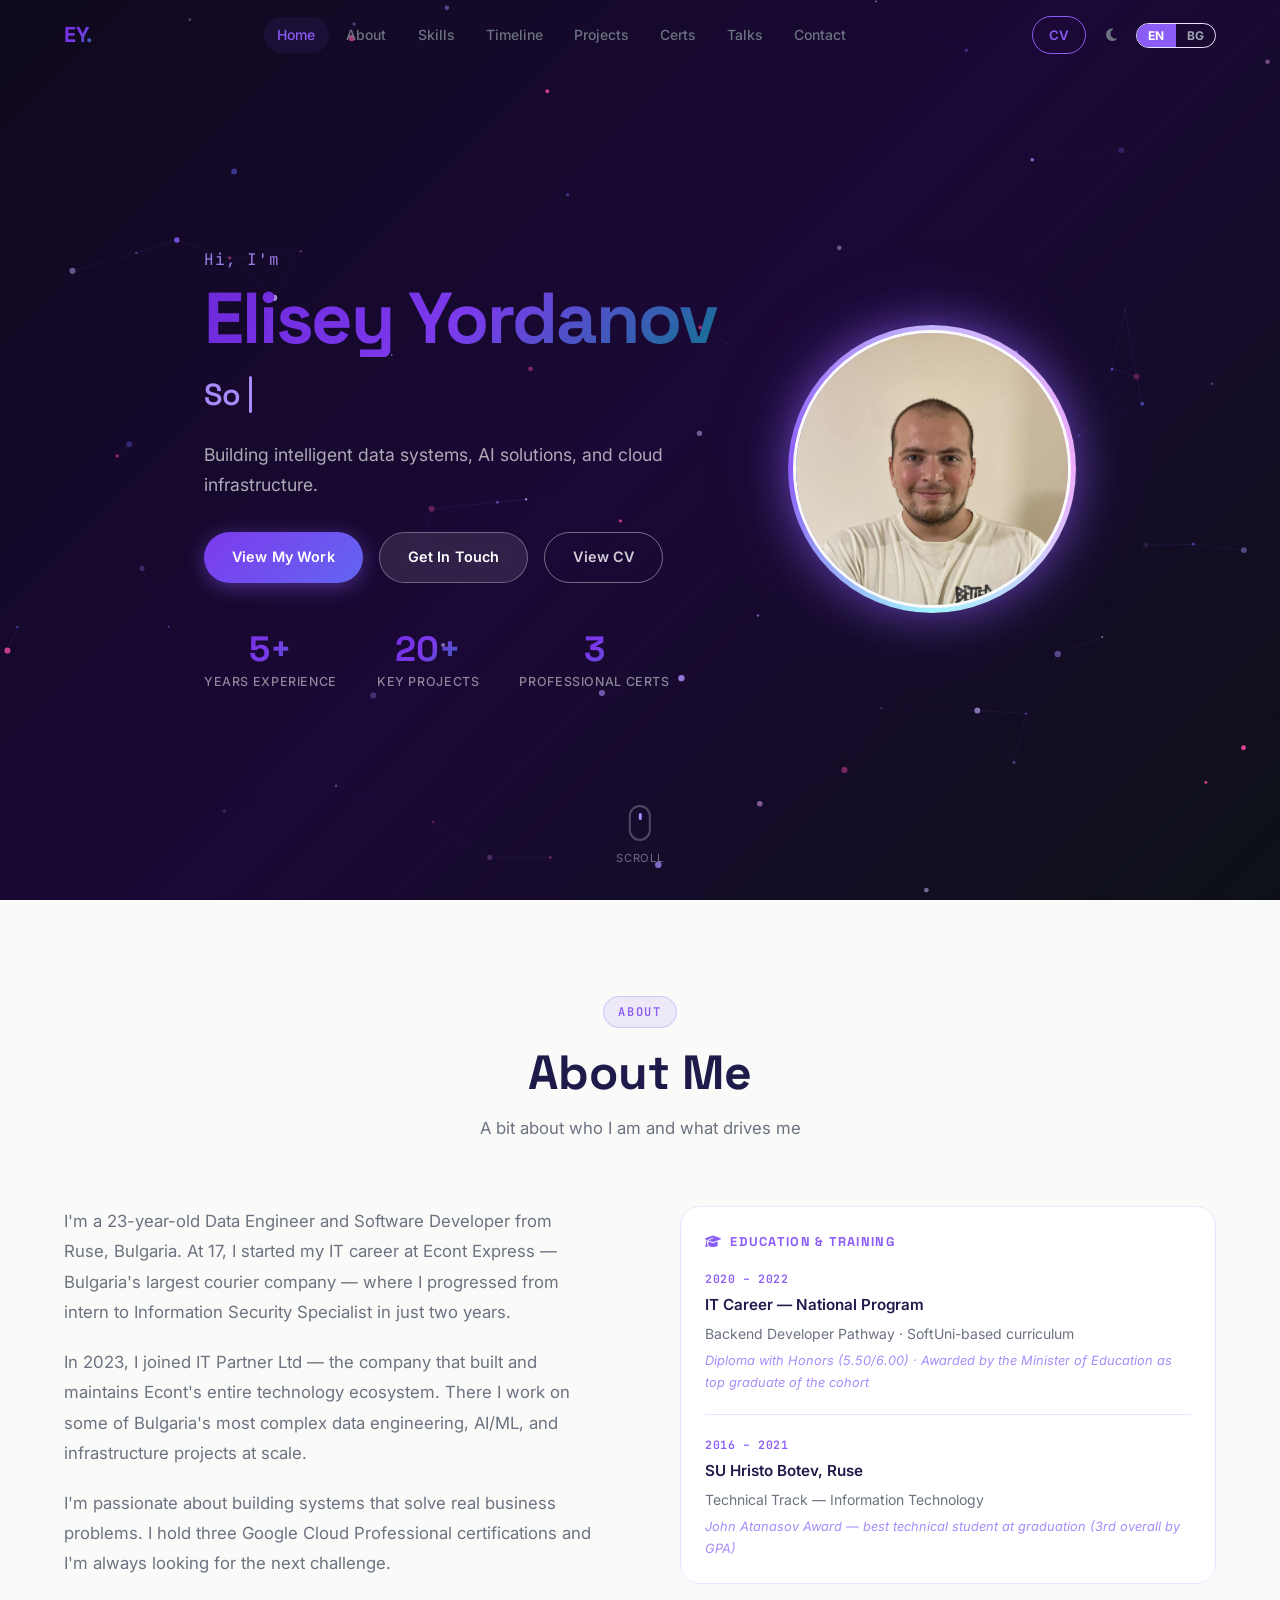
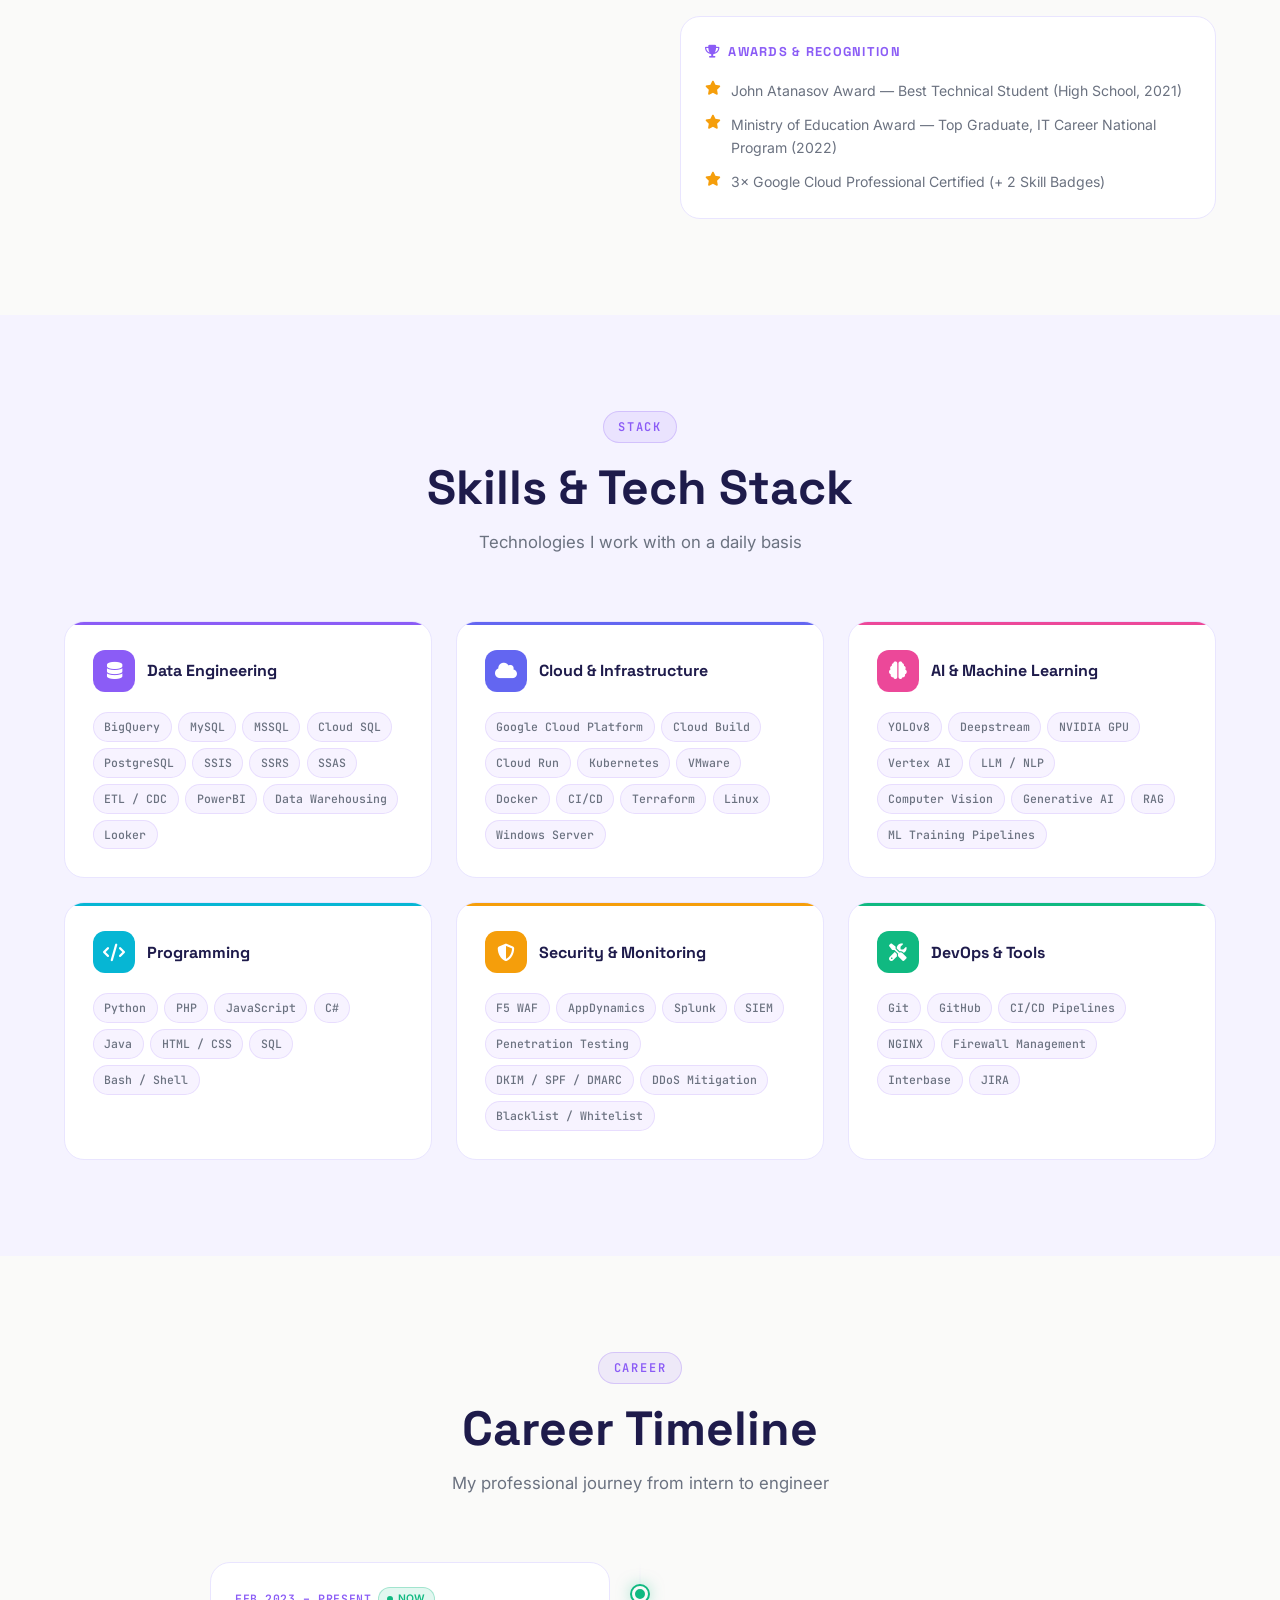
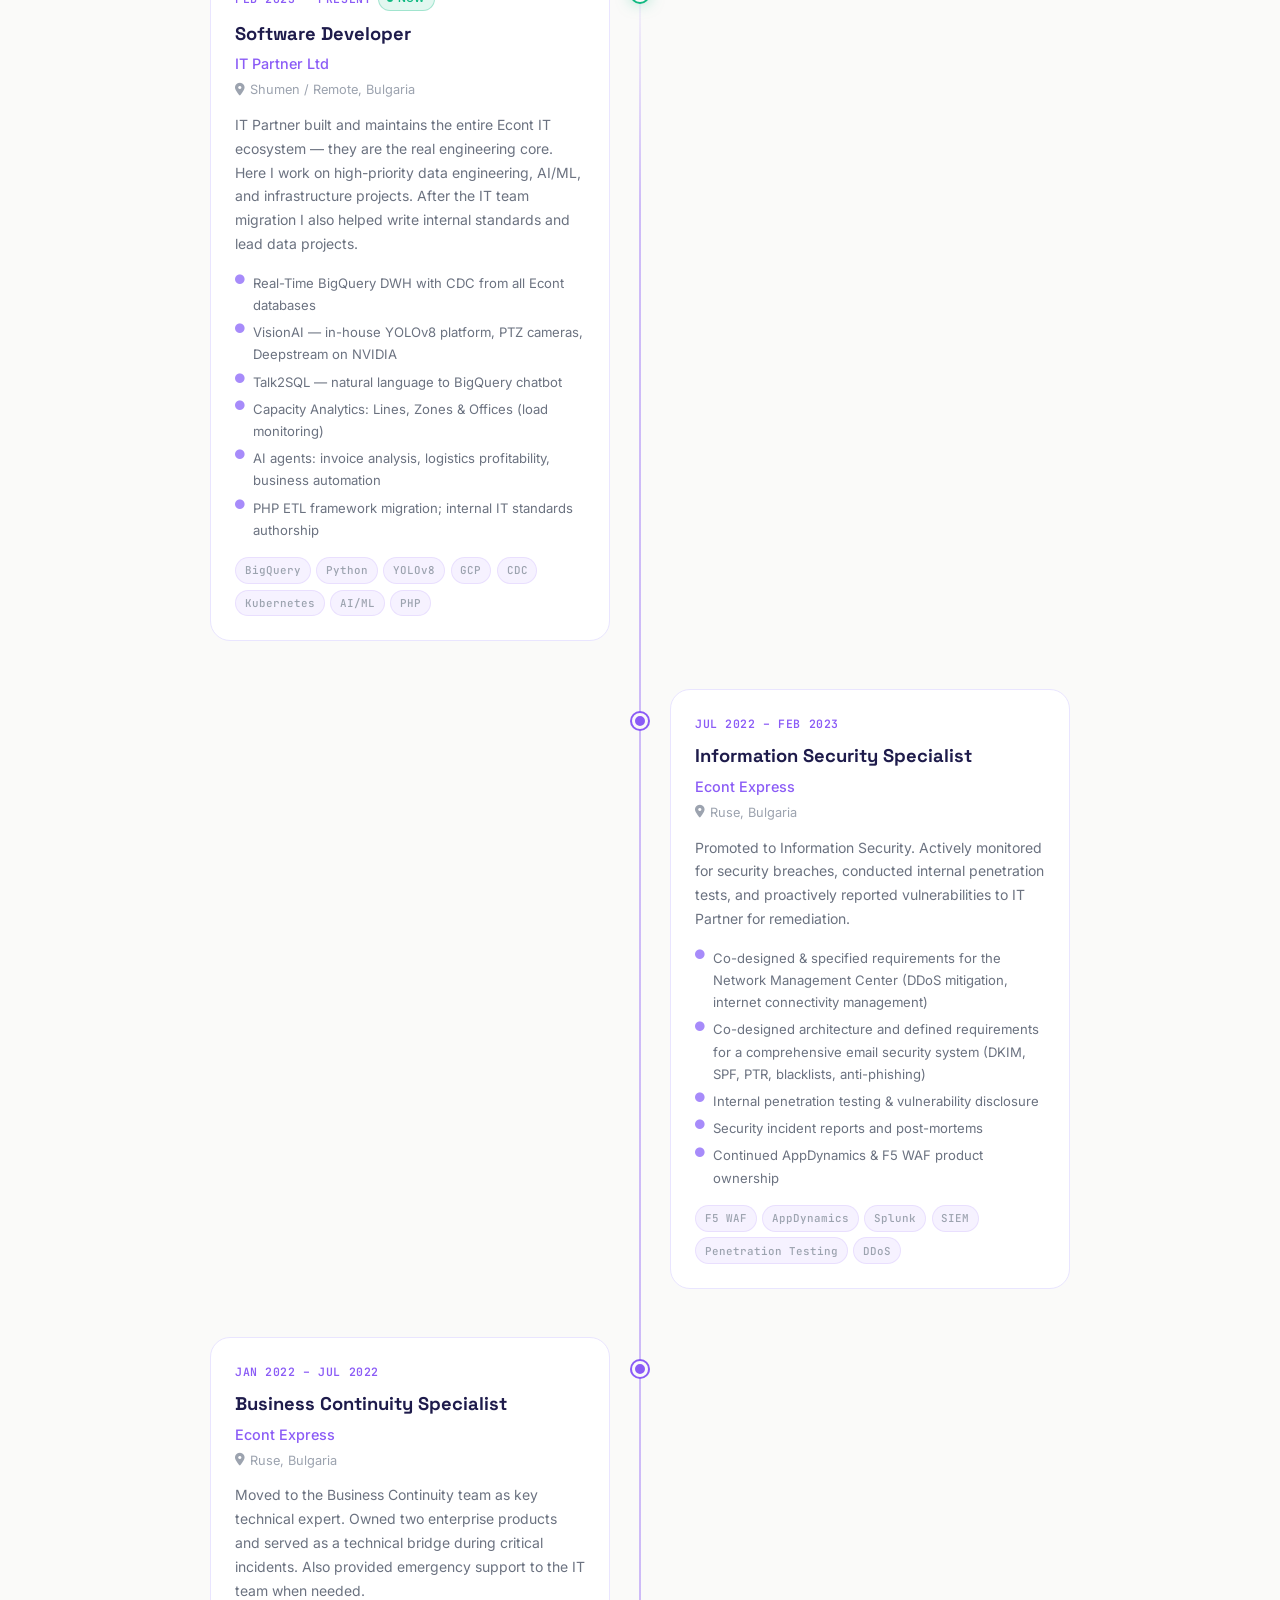
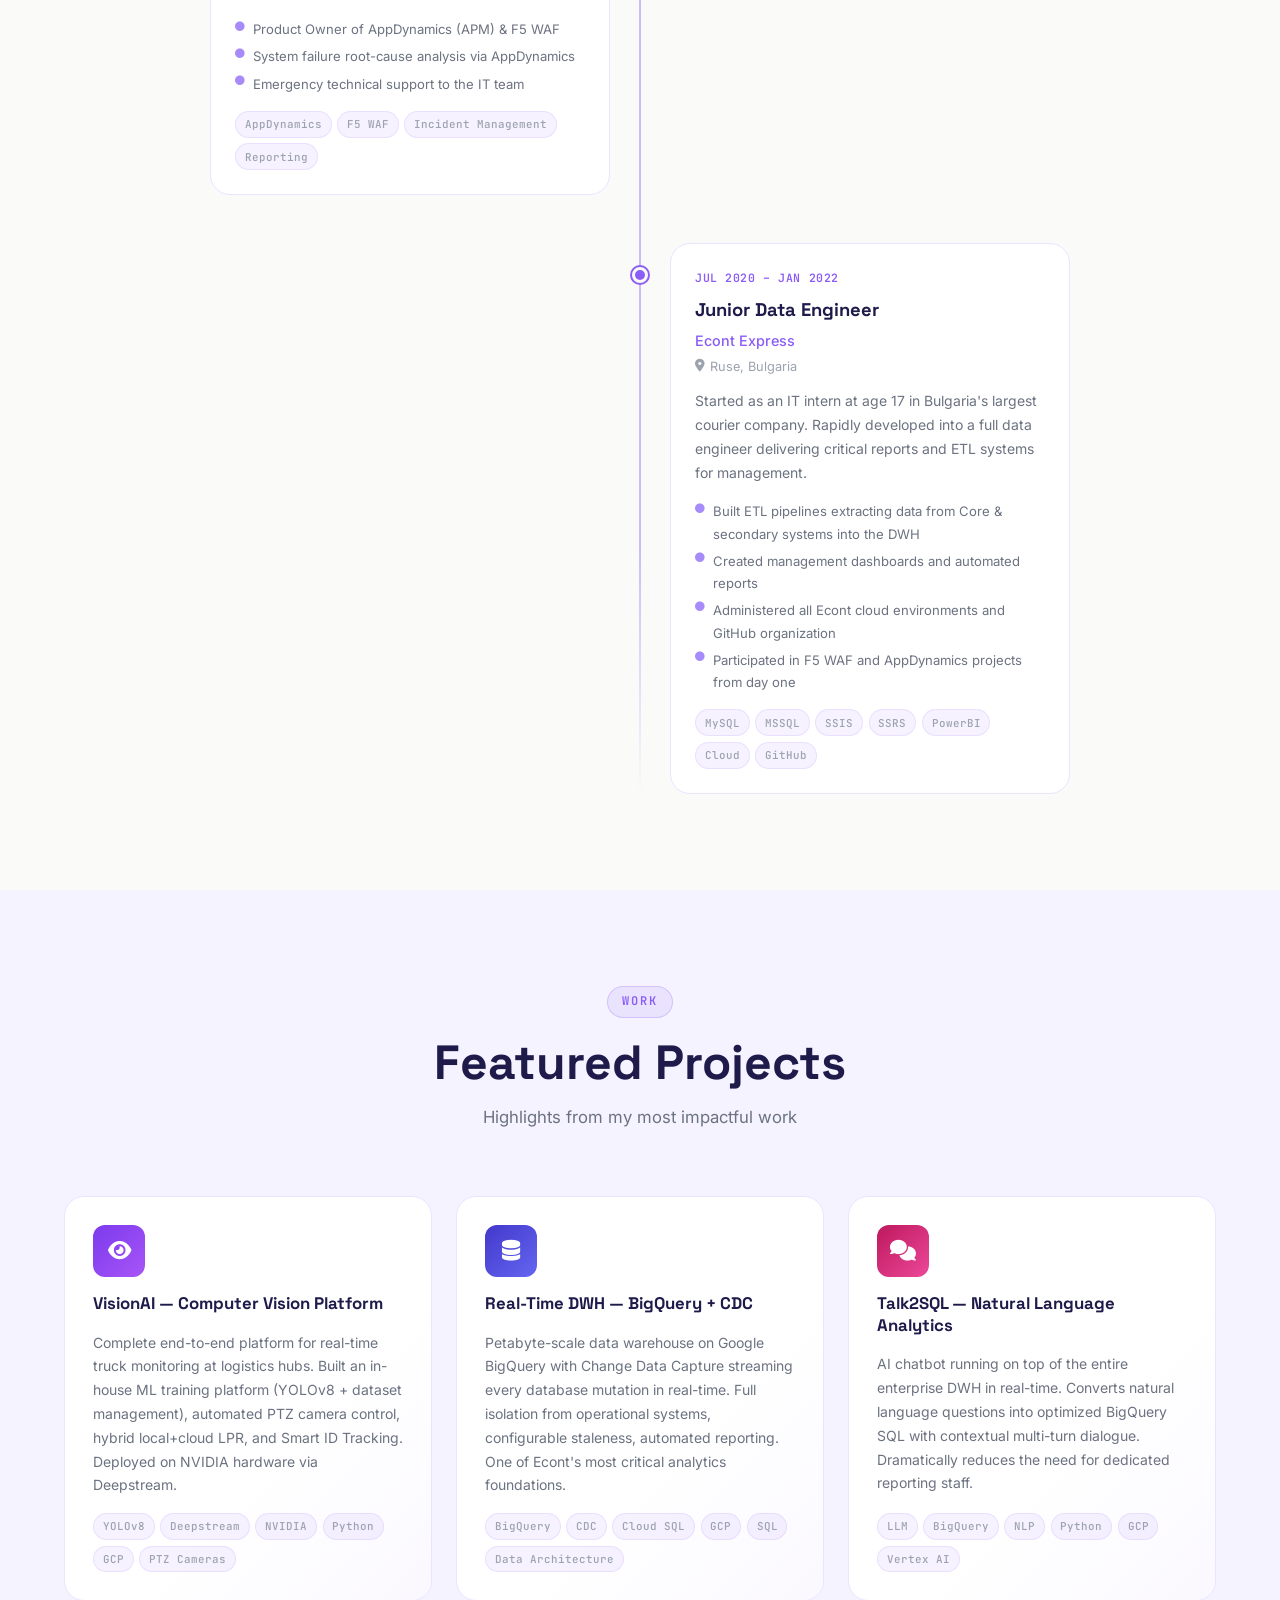
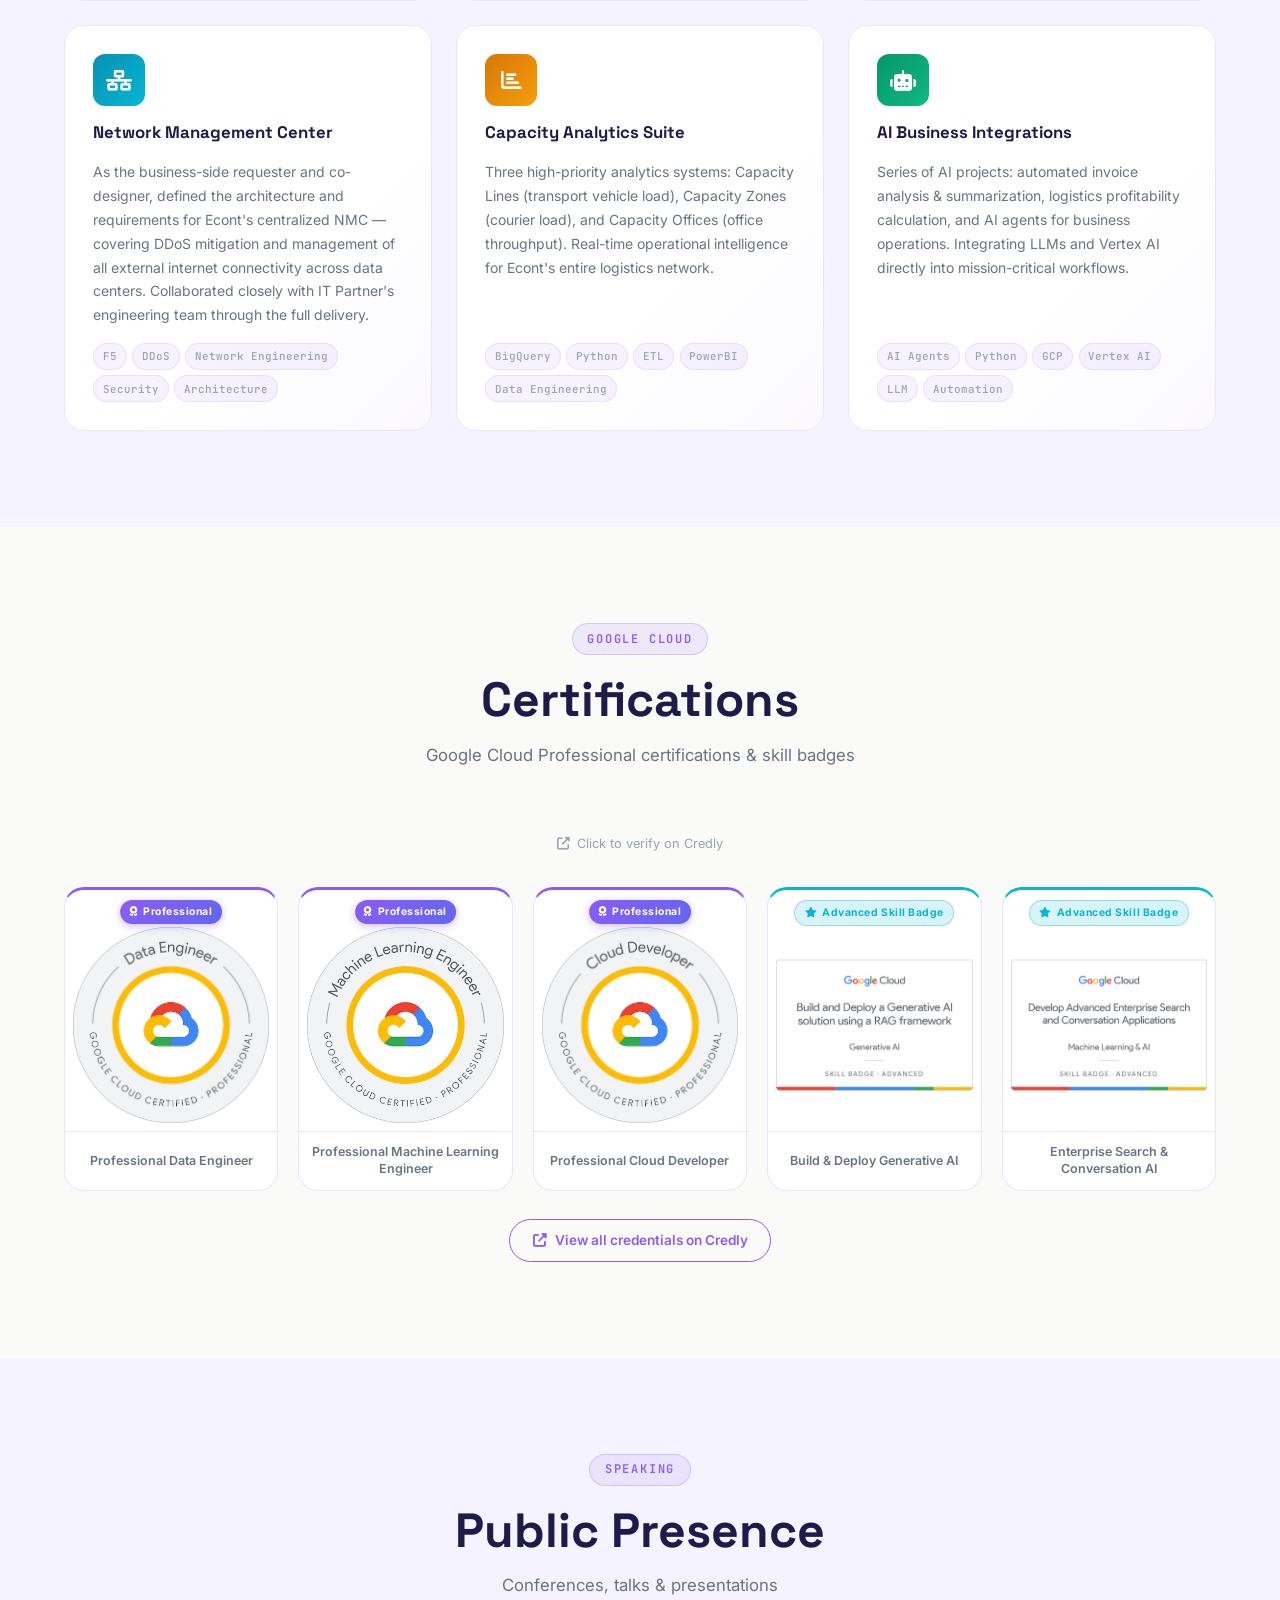
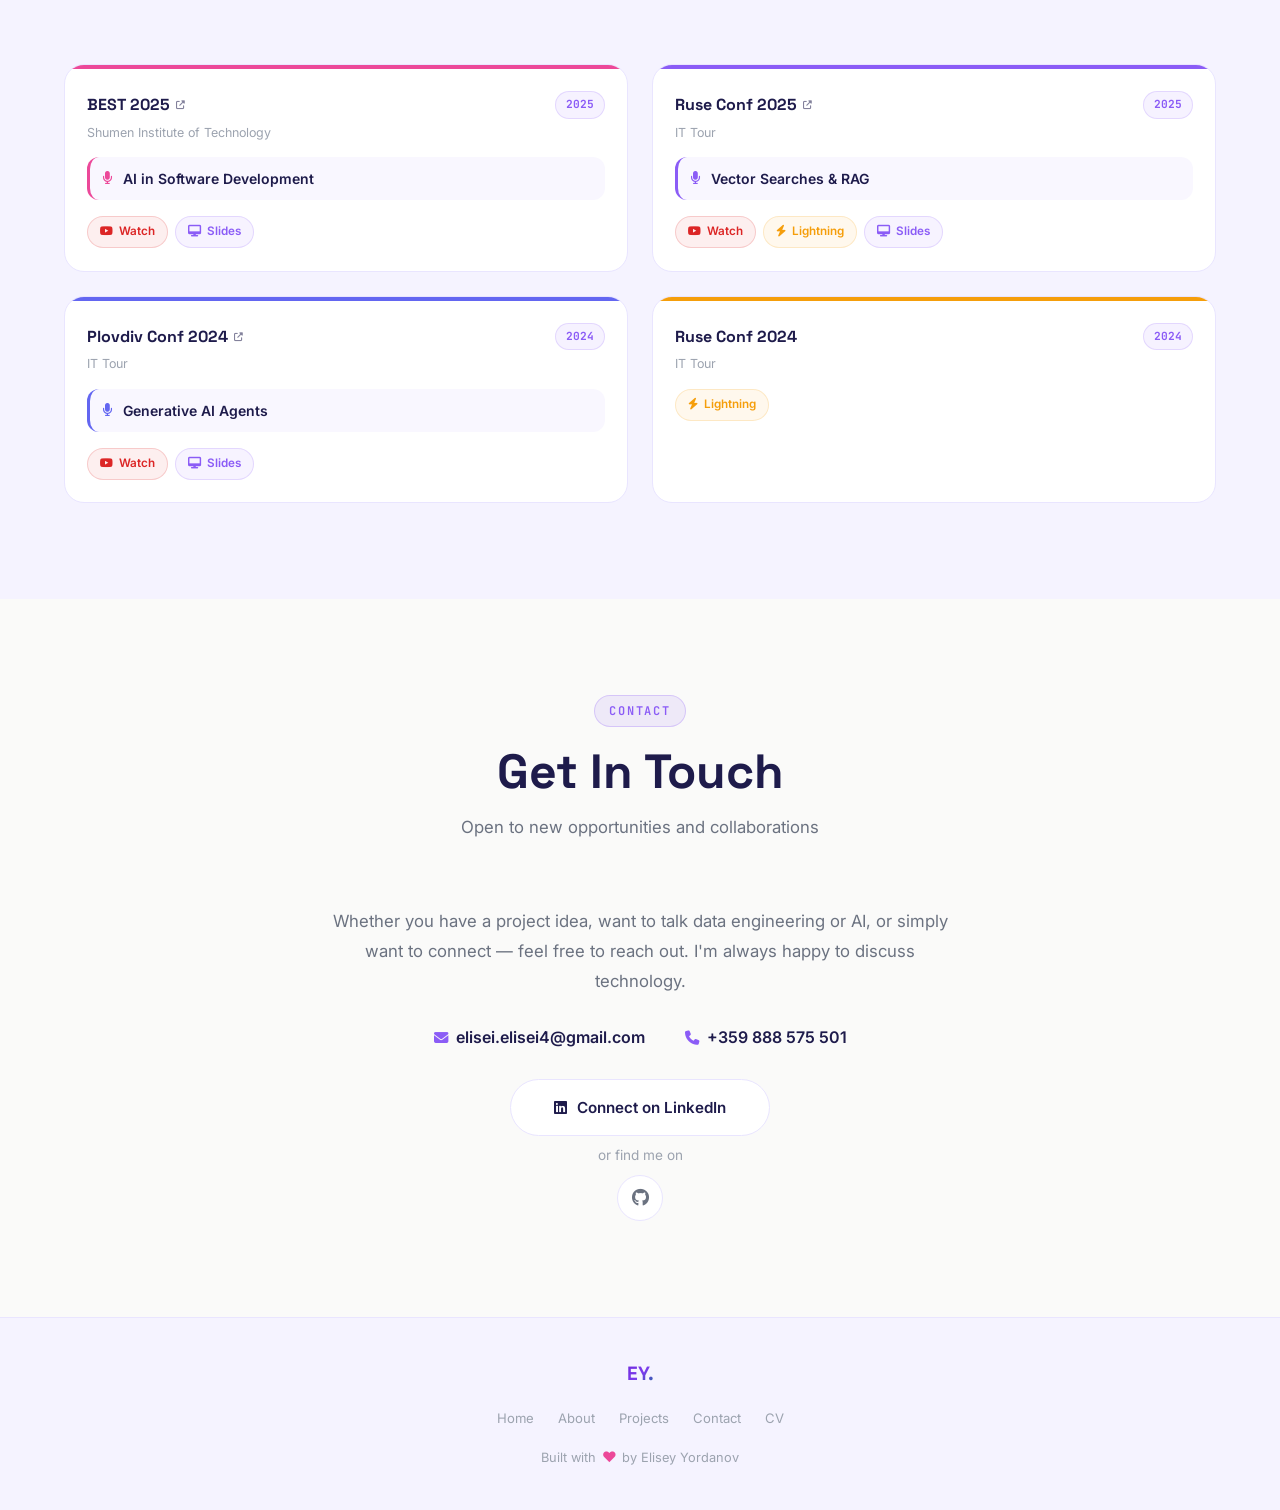
==== index.html @ 718bbacf "Version 1" ====
<!DOCTYPE html>
<html lang="en" data-theme="dark">
<head>
    <meta charset="UTF-8">
    <meta name="viewport" content="width=device-width, initial-scale=1.0">
    <meta name="description" content="Elisey Yordanov — Data Engineer & Software Developer from Bulgaria. Expert in BigQuery, GCP, AI/ML, and cloud infrastructure.">
    <meta name="keywords" content="Elisey Yordanov, Data Engineer, Software Developer, Google Cloud, BigQuery, AI, Machine Learning, Bulgaria">
    <meta name="author" content="Elisey Yordanov">
    <meta property="og:type"        content="website">
    <meta property="og:title"       content="Elisey Yordanov — Data Engineer & Software Developer">
    <meta property="og:description" content="Personal portfolio of Elisey Yordanov — Data Engineer, Software Developer, and Google Cloud Professional certified.">
    <meta property="og:image"       content="images/me.png">
    <meta name="twitter:card"       content="summary_large_image">
    <title>Elisey Yordanov — Data Engineer & Developer</title>
    <link rel="icon" href="images/favicon.svg" type="image/svg+xml">
    <link rel="icon" href="images/ico.png" type="image/png"><!-- fallback -->

    <!-- Google Fonts -->
    <link rel="preconnect" href="https://fonts.googleapis.com">
    <link rel="preconnect" href="https://fonts.gstatic.com" crossorigin>
    <link href="https://fonts.googleapis.com/css2?family=Space+Grotesk:wght@400;500;600;700;800&family=Inter:wght@300;400;500;600;700&family=JetBrains+Mono:wght@400;500;600&display=swap" rel="stylesheet">

    <!-- Font Awesome -->
    <link rel="stylesheet" href="https://cdnjs.cloudflare.com/ajax/libs/font-awesome/6.5.0/css/all.min.css">

    <!-- AOS (Animate on Scroll) -->
    <link rel="stylesheet" href="https://cdnjs.cloudflare.com/ajax/libs/aos/2.3.4/aos.css">

    <!-- Main Stylesheet -->
    <link rel="stylesheet" href="styles.css">
</head>
<body>

<!-- ══════════════════════════════════════
     NAVIGATION
══════════════════════════════════════ -->
<nav class="navbar" id="navbar">
    <div class="container">
        <div class="nav-wrapper">

            <!-- Logo -->
            <a href="#home" class="nav-logo">EY.</a>

            <!-- Desktop Links -->
            <nav class="nav-center">
                <a href="#home"          class="nav-link" data-i18n="nav.home">Home</a>
                <a href="#about"         class="nav-link" data-i18n="nav.about">About</a>
                <a href="#skills"        class="nav-link" data-i18n="nav.skills">Skills</a>
                <a href="#timeline"      class="nav-link" data-i18n="nav.timeline">Timeline</a>
                <a href="#projects"      class="nav-link" data-i18n="nav.projects">Projects</a>
                <a href="#certifications" class="nav-link" data-i18n="nav.certs">Certs</a>
                <a href="#presence"      class="nav-link" data-i18n="nav.talks">Talks</a>
                <a href="#contact"       class="nav-link" data-i18n="nav.contact">Contact</a>
            </nav>

            <!-- Right Controls -->
            <div class="nav-right">
                <a href="cv-onepage.html" class="nav-cv-btn" data-i18n="nav.cv">CV</a>
                <div class="nav-controls">
                    <!-- Theme Toggle -->
                    <button class="icon-btn" data-theme-toggle aria-label="Toggle theme">
                        <i class="fas fa-sun"></i>
                    </button>
                    <!-- Language Toggle -->
                    <div class="lang-btns">
                        <button class="lang-btn active" data-lang-btn="en">EN</button>
                        <button class="lang-btn"        data-lang-btn="bg">BG</button>
                    </div>
                </div>
                <!-- Hamburger -->
                <button class="hamburger" id="hamburger" aria-label="Toggle menu">
                    <span></span><span></span><span></span>
                </button>
            </div>
        </div>
    </div>
</nav>

<!-- Mobile Menu -->
<div class="nav-overlay" id="mobile-menu">
    <a href="#home"          class="nav-link" data-i18n="nav.home">Home</a>
    <a href="#about"         class="nav-link" data-i18n="nav.about">About</a>
    <a href="#skills"        class="nav-link" data-i18n="nav.skills">Skills</a>
    <a href="#timeline"      class="nav-link" data-i18n="nav.timeline">Timeline</a>
    <a href="#projects"      class="nav-link" data-i18n="nav.projects">Projects</a>
    <a href="#certifications" class="nav-link" data-i18n="nav.certs">Certs</a>
    <a href="#presence"      class="nav-link" data-i18n="nav.talks">Talks</a>
    <a href="#contact"       class="nav-link" data-i18n="nav.contact">Contact</a>
    <div class="nav-overlay-controls">
        <a href="cv-onepage.html" class="btn btn-ghost btn-sm" data-i18n="nav.cv">CV</a>
        <div style="display:flex;gap:0.5rem;align-items:center;">
            <button class="icon-btn" data-theme-toggle aria-label="Toggle theme">
                <i class="fas fa-sun"></i>
            </button>
            <div class="lang-btns">
                <button class="lang-btn active" data-lang-btn="en">EN</button>
                <button class="lang-btn"        data-lang-btn="bg">BG</button>
            </div>
        </div>
    </div>
</div>

<!-- ══════════════════════════════════════
     HERO
══════════════════════════════════════ -->
<section id="home" class="hero">
    <canvas id="particle-canvas"></canvas>

    <div class="container">
        <div class="hero-content">

            <div class="hero-text">
                <p class="hero-greeting" data-i18n="hero.greeting">Hi, I'm</p>
                <h1 class="hero-name" data-i18n="hero.name">Elisey Yordanov</h1>

                <div class="hero-typed-wrap">
                    <span id="typed-text" class="typed-text"></span>
                    <span class="typed-cursor"></span>
                </div>

                <p class="hero-subtitle" data-i18n="hero.subtitle">
                    Building intelligent data systems, AI solutions, and cloud infrastructure.
                </p>

                <div class="hero-buttons">
                    <a href="#projects" class="btn btn-primary" data-i18n="hero.cta1">
                        <i class="fas fa-rocket"></i> View My Work
                    </a>
                    <a href="#contact" class="btn btn-secondary" data-i18n="hero.cta2">
                        <i class="fas fa-paper-plane"></i> Get In Touch
                    </a>
                    <a href="cv-onepage.html" class="btn btn-outline-white" data-i18n="hero.ctaCV">
                        <i class="fas fa-file-alt"></i> View CV
                    </a>
                </div>

                <!-- Stats -->
                <div id="hero-stats" class="hero-stats">
                    <!-- Rendered by JS -->
                </div>
            </div>

            <!-- Avatar -->
            <div class="hero-avatar">
                <div class="avatar-wrap">
                    <div class="avatar-ring"></div>
                    <img src="images/me.png" alt="Elisey Yordanov" class="avatar-img">
                </div>
            </div>

        </div>
    </div>

    <!-- Scroll Indicator -->
    <div class="scroll-indicator">
        <div class="scroll-mouse"><div class="scroll-wheel"></div></div>
        <span>Scroll</span>
    </div>
</section>

<!-- ══════════════════════════════════════
     ABOUT
══════════════════════════════════════ -->
<section id="about" class="section">
    <div class="container">
        <div class="section-header" data-aos="fade-up">
            <span class="section-label">About</span>
            <h2 class="section-title" data-i18n="about.sectionTitle">About Me</h2>
            <p class="section-subtitle" data-i18n="about.sectionSubtitle">
                A bit about who I am and what drives me
            </p>
        </div>
        <div id="about-content" class="about-grid">
            <!-- Rendered by JS -->
        </div>
    </div>
</section>

<!-- ══════════════════════════════════════
     SKILLS
══════════════════════════════════════ -->
<section id="skills" class="section skills-section">
    <div class="container">
        <div class="section-header" data-aos="fade-up">
            <span class="section-label">Stack</span>
            <h2 class="section-title" data-i18n="skills.sectionTitle">Skills &amp; Tech Stack</h2>
            <p class="section-subtitle" data-i18n="skills.sectionSubtitle">
                Technologies I work with on a daily basis
            </p>
        </div>
        <div id="skills-grid" class="skills-grid">
            <!-- Rendered by JS -->
        </div>
    </div>
</section>

<!-- ══════════════════════════════════════
     TIMELINE
══════════════════════════════════════ -->
<section id="timeline" class="section">
    <div class="container">
        <div class="section-header" data-aos="fade-up">
            <span class="section-label">Career</span>
            <h2 class="section-title" data-i18n="timeline.sectionTitle">Career Timeline</h2>
            <p class="section-subtitle" data-i18n="timeline.sectionSubtitle">
                My professional journey from intern to engineer
            </p>
        </div>
        <div id="timeline-wrap" class="timeline-wrap">
            <!-- Rendered by JS -->
        </div>
    </div>
</section>

<!-- ══════════════════════════════════════
     PROJECTS
══════════════════════════════════════ -->
<section id="projects" class="section projects-section">
    <div class="container">
        <div class="section-header" data-aos="fade-up">
            <span class="section-label">Work</span>
            <h2 class="section-title" data-i18n="projects.sectionTitle">Featured Projects</h2>
            <p class="section-subtitle" data-i18n="projects.sectionSubtitle">
                Highlights from my most impactful work
            </p>
        </div>
        <div id="projects-grid" class="projects-grid">
            <!-- Rendered by JS -->
        </div>
    </div>
</section>

<!-- ══════════════════════════════════════
     CERTIFICATIONS
══════════════════════════════════════ -->
<section id="certifications" class="section">
    <div class="container">
        <div class="section-header" data-aos="fade-up">
            <span class="section-label">Google Cloud</span>
            <h2 class="section-title" data-i18n="certs.sectionTitle">Certifications</h2>
            <p class="section-subtitle" data-i18n="certs.sectionSubtitle">
                Google Cloud Professional certifications
            </p>
        </div>
        <p id="certs-hint" class="certs-hint">
            <i class="fas fa-expand-alt"></i> Click image to expand
        </p>
        <div id="certs-grid" class="certs-grid">
            <!-- Rendered by JS -->
        </div>
    </div>
</section>

<!-- ══════════════════════════════════════
     PUBLIC PRESENCE
══════════════════════════════════════ -->
<section id="presence" class="section presence-section">
    <div class="container">
        <div class="section-header" data-aos="fade-up">
            <span class="section-label">Speaking</span>
            <h2 class="section-title" data-i18n="publicPresence.sectionTitle">Public Presence</h2>
            <p class="section-subtitle" data-i18n="publicPresence.sectionSubtitle">
                Conferences, talks &amp; presentations
            </p>
        </div>
        <div id="presence-grid" class="presence-grid">
            <!-- Rendered by JS -->
        </div>
    </div>
</section>

<!-- ══════════════════════════════════════
     CONTACT
══════════════════════════════════════ -->
<section id="contact" class="section">
    <div class="container">
        <div class="section-header" data-aos="fade-up">
            <span class="section-label">Contact</span>
            <h2 class="section-title" data-i18n="contact.sectionTitle">Get In Touch</h2>
            <p class="section-subtitle" data-i18n="contact.sectionSubtitle">
                Open to new opportunities and collaborations
            </p>
        </div>
        <div id="contact-inner" class="contact-inner" data-aos="fade-up">
            <!-- Rendered by JS -->
        </div>
    </div>
</section>

<!-- ══════════════════════════════════════
     FOOTER
══════════════════════════════════════ -->
<footer class="footer">
    <div class="container">
        <div class="footer-inner">
            <div class="footer-logo">EY.</div>
            <div class="footer-links">
                <a href="#home"     class="footer-link" data-i18n="nav.home">Home</a>
                <a href="#about"    class="footer-link" data-i18n="nav.about">About</a>
                <a href="#projects" class="footer-link" data-i18n="nav.projects">Projects</a>
                <a href="#contact"  class="footer-link" data-i18n="nav.contact">Contact</a>
                <a href="cv-onepage.html" class="footer-link" data-i18n="nav.cv">CV</a>
            </div>
            <p id="footer-copy" class="footer-copy">
                Built with <span class="heart">♥</span> by Elisey Yordanov
            </p>
        </div>
    </div>
</footer>

<!-- ══════════════════════════════════════
     LIGHTBOX MODAL
══════════════════════════════════════ -->
<div id="modal-overlay" class="modal-overlay" role="dialog" aria-modal="true">
    <div class="modal-content">
        <div class="modal-header">
            <span id="modal-title" class="modal-cert-name"></span>
            <button id="modal-close" class="modal-close" aria-label="Close">
                <i class="fas fa-times"></i>
            </button>
        </div>
        <img id="modal-img" class="modal-img" src="" alt="">
    </div>
</div>

<!-- Back to Top -->
<button id="back-to-top" class="back-to-top" aria-label="Back to top">
    <i class="fas fa-chevron-up"></i>
</button>

<!-- ══════════════════════════════════════
     SCRIPTS
══════════════════════════════════════ -->
<script src="https://cdnjs.cloudflare.com/ajax/libs/aos/2.3.4/aos.js"></script>
<script src="translations.js"></script>
<script src="script.js"></script>

</body>
</html>
---- styles.css ----
/* ============================================================
   Elisey Yordanov — Personal Portfolio
   styles.css — Main Stylesheet
   ============================================================ */

/* ── Google Fonts import handled in HTML ── */

/* ─────────────────────────────────────────
   1. CSS Variables
───────────────────────────────────────── */
:root {
    /* Brand / Accent Colours */
    --clr-primary:       #8b5cf6;  /* violet-500  */
    --clr-primary-dark:  #7c3aed;  /* violet-600  */
    --clr-primary-light: #a78bfa;  /* violet-400  */
    --clr-indigo:        #6366f1;
    --clr-pink:          #ec4899;
    --clr-cyan:          #06b6d4;
    --clr-amber:         #f59e0b;
    --clr-green:         #10b981;

    /* Gradients */
    --grad-hero:    linear-gradient(135deg, #0f0a1e 0%, #1a0836 50%, #0d1117 100%);
    --grad-primary: linear-gradient(135deg, var(--clr-primary-dark), var(--clr-indigo));
    /* Light theme — rich, saturated so text is readable on white */
    --grad-text:    linear-gradient(135deg, #6d28d9, #7c3aed, #0e7490);

    /* Light Theme */
    --bg:             #fafaf9;
    --bg-secondary:   #f5f3ff;
    --bg-card:        #ffffff;
    --bg-nav:         rgba(250, 250, 249, 0.85);
    --text:           #1e1b4b;
    --text-secondary: #6b7280;
    --text-muted:     #9ca3af;
    --border:         #e9e5ff;
    --border-hover:   #c4b5fd;

    /* Shadows */
    --shadow-sm:  0 1px 4px rgba(139,92,246,0.08);
    --shadow-md:  0 4px 20px rgba(139,92,246,0.12);
    --shadow-lg:  0 8px 40px rgba(139,92,246,0.18);
    --shadow-xl:  0 16px 60px rgba(139,92,246,0.25);
    --glow:       0 0 30px rgba(139,92,246,0.35);

    /* Typography */
    --font-display: 'Space Grotesk', 'Segoe UI', sans-serif;
    --font-body:    'Inter', 'Segoe UI', sans-serif;
    --font-mono:    'JetBrains Mono', 'Fira Code', monospace;

    /* Layout */
    --container:    1200px;
    --nav-h:        70px;

    /* Transitions */
    --t-fast:   0.15s ease;
    --t-base:   0.3s ease;
    --t-slow:   0.6s ease;

    /* Radii */
    --r-sm:   6px;
    --r-md:   12px;
    --r-lg:   20px;
    --r-xl:   28px;
    --r-full: 9999px;
}

/* ── Dark Theme ── */
[data-theme="dark"] {
    --bg:             #0d0a1e;
    --bg-secondary:   #130f2a;
    --bg-card:        #1a1435;
    --bg-nav:         rgba(13, 10, 30, 0.9);
    --text:           #f0ecff;
    --text-secondary: #b8aed4;
    --text-muted:     #7c6fa0;
    --border:         #2a2150;
    --border-hover:   #6d4fc7;
    --shadow-sm:  0 1px 4px rgba(0,0,0,0.4);
    --shadow-md:  0 4px 20px rgba(0,0,0,0.5);
    --shadow-lg:  0 8px 40px rgba(0,0,0,0.6);
    --shadow-xl:  0 16px 60px rgba(0,0,0,0.7);
    --glow:       0 0 40px rgba(139,92,246,0.5);
    /* Dark theme — soft pastels look great on dark backgrounds */
    --grad-text:  linear-gradient(135deg, #c4b5fd, #f0abfc, #a5f3fc);
}

/* ─────────────────────────────────────────
   2. Reset & Base
───────────────────────────────────────── */
*, *::before, *::after {
    margin: 0;
    padding: 0;
    box-sizing: border-box;
}

html {
    scroll-behavior: smooth;
    font-size: 16px;
    scroll-padding-top: var(--nav-h);
}

body {
    font-family: var(--font-body);
    background: var(--bg);
    color: var(--text);
    line-height: 1.7;
    overflow-x: hidden;
    transition: background-color var(--t-base), color var(--t-base);
}

a { text-decoration: none; color: inherit; }
ul { list-style: none; }
img { max-width: 100%; height: auto; display: block; }
button { font-family: inherit; cursor: pointer; border: none; background: none; }
input, textarea { font-family: inherit; }

/* ─────────────────────────────────────────
   3. Layout Utilities
───────────────────────────────────────── */
.container {
    max-width: var(--container);
    margin: 0 auto;
    padding: 0 1.5rem;
}

.section {
    padding: 6rem 0;
}

.section-header {
    text-align: center;
    margin-bottom: 4rem;
}

.section-label {
    display: inline-block;
    font-family: var(--font-mono);
    font-size: 0.75rem;
    font-weight: 600;
    letter-spacing: 0.15em;
    text-transform: uppercase;
    color: var(--clr-primary);
    background: rgba(139,92,246,0.1);
    border: 1px solid rgba(139,92,246,0.25);
    padding: 0.3rem 0.9rem;
    border-radius: var(--r-full);
    margin-bottom: 1rem;
}

.section-title {
    font-family: var(--font-display);
    font-size: clamp(2rem, 4vw, 3rem);
    font-weight: 700;
    color: var(--text);
    margin-bottom: 0.75rem;
    line-height: 1.2;
}

.section-subtitle {
    font-size: 1.05rem;
    color: var(--text-secondary);
    max-width: 560px;
    margin: 0 auto;
}

.gradient-text {
    background: var(--grad-text);
    -webkit-background-clip: text;
    -webkit-text-fill-color: transparent;
    background-clip: text;
}

/* ─────────────────────────────────────────
   4. Navigation
───────────────────────────────────────── */
.navbar {
    position: fixed;
    top: 0;
    left: 0;
    right: 0;
    height: var(--nav-h);
    z-index: 1000;
    transition: background var(--t-base), box-shadow var(--t-base), border-color var(--t-base);
    background: transparent;
    border-bottom: 1px solid transparent;
}

.navbar.scrolled {
    background: var(--bg-nav);
    backdrop-filter: blur(20px);
    -webkit-backdrop-filter: blur(20px);
    border-bottom-color: var(--border);
    box-shadow: var(--shadow-sm);
}

.nav-wrapper {
    display: flex;
    align-items: center;
    justify-content: space-between;
    height: var(--nav-h);
}

.nav-logo {
    font-family: var(--font-display);
    font-size: 1.35rem;
    font-weight: 700;
    background: var(--grad-text);
    -webkit-background-clip: text;
    -webkit-text-fill-color: transparent;
    background-clip: text;
    letter-spacing: -0.02em;
    flex-shrink: 0;
}

.nav-center {
    display: flex;
    align-items: center;
    gap: 0.25rem;
}

.nav-link {
    font-size: 0.875rem;
    font-weight: 500;
    color: var(--text-secondary);
    padding: 0.4rem 0.85rem;
    border-radius: var(--r-full);
    transition: color var(--t-fast), background var(--t-fast);
}

.nav-link:hover,
.nav-link.active {
    color: var(--clr-primary);
    background: rgba(139,92,246,0.08);
}

.nav-right {
    display: flex;
    align-items: center;
    gap: 0.5rem;
}

.nav-cv-btn {
    font-size: 0.82rem;
    font-weight: 600;
    color: var(--clr-primary);
    border: 1.5px solid var(--clr-primary);
    padding: 0.4rem 1rem;
    border-radius: var(--r-full);
    transition: all var(--t-fast);
}

.nav-cv-btn:hover {
    background: var(--clr-primary);
    color: #fff;
    box-shadow: var(--glow);
}

.nav-controls {
    display: flex;
    align-items: center;
    gap: 0.4rem;
}

.icon-btn {
    display: flex;
    align-items: center;
    justify-content: center;
    width: 36px;
    height: 36px;
    border-radius: var(--r-full);
    color: var(--text-secondary);
    transition: all var(--t-fast);
    font-size: 0.9rem;
    background: transparent;
}

.icon-btn:hover {
    color: var(--clr-primary);
    background: rgba(139,92,246,0.1);
}

.lang-btns {
    display: flex;
    border: 1.5px solid var(--border);
    border-radius: var(--r-full);
    overflow: hidden;
}

.lang-btn {
    font-size: 0.75rem;
    font-weight: 700;
    padding: 0.25rem 0.7rem;
    color: var(--text-muted);
    transition: all var(--t-fast);
    background: transparent;
}

.lang-btn.active {
    background: var(--clr-primary);
    color: #fff;
}

.lang-btn:hover:not(.active) {
    color: var(--clr-primary);
    background: rgba(139,92,246,0.1);
}

/* ── Hamburger ── */
.hamburger {
    display: none;
    flex-direction: column;
    justify-content: center;
    gap: 5px;
    width: 36px;
    height: 36px;
    cursor: pointer;
    padding: 4px;
}

.hamburger span {
    display: block;
    width: 100%;
    height: 2px;
    background: var(--text);
    border-radius: 2px;
    transition: all 0.35s ease;
    transform-origin: center;
}

.hamburger.open span:nth-child(1) { transform: translateY(7px) rotate(45deg); }
.hamburger.open span:nth-child(2) { opacity: 0; transform: scaleX(0); }
.hamburger.open span:nth-child(3) { transform: translateY(-7px) rotate(-45deg); }

/* ── Mobile Nav Overlay ── */
.nav-overlay {
    display: none;
    position: fixed;
    top: var(--nav-h);
    left: 0;
    right: 0;
    background: var(--bg-card);
    border-bottom: 1px solid var(--border);
    padding: 1.5rem;
    box-shadow: var(--shadow-lg);
    flex-direction: column;
    gap: 0.5rem;
    animation: slideDown 0.3s ease;
    z-index: 999;
}

.nav-overlay.open { display: flex; }

.nav-overlay .nav-link {
    padding: 0.75rem 1rem;
    border-radius: var(--r-md);
    font-size: 1rem;
}

.nav-overlay-controls {
    display: flex;
    align-items: center;
    justify-content: space-between;
    margin-top: 0.5rem;
    padding-top: 1rem;
    border-top: 1px solid var(--border);
}

@keyframes slideDown {
    from { opacity: 0; transform: translateY(-10px); }
    to   { opacity: 1; transform: translateY(0); }
}

/* ─────────────────────────────────────────
   5. Hero Section
───────────────────────────────────────── */
.hero {
    position: relative;
    min-height: 100vh;
    display: flex;
    align-items: center;
    overflow: hidden;
    background: var(--grad-hero);
}

#particle-canvas {
    position: absolute;
    inset: 0;
    z-index: 0;
}

.hero-content {
    position: relative;
    z-index: 1;
    padding: calc(var(--nav-h) + 2rem) 0 4rem;
    display: grid;
    grid-template-columns: 1fr auto;
    gap: 4rem;
    align-items: center;
}

.hero-text { max-width: 640px; }

.hero-greeting {
    font-family: var(--font-mono);
    font-size: 1rem;
    color: var(--clr-primary-light);
    margin-bottom: 0.5rem;
    opacity: 0.9;
    letter-spacing: 0.05em;
}

.hero-name {
    font-family: var(--font-display);
    font-size: clamp(2.8rem, 6vw, 4.5rem);
    font-weight: 800;
    line-height: 1.05;
    background: var(--grad-text);
    -webkit-background-clip: text;
    -webkit-text-fill-color: transparent;
    background-clip: text;
    margin-bottom: 0.75rem;
    letter-spacing: -0.03em;
}

.hero-typed-wrap {
    font-family: var(--font-display);
    font-size: clamp(1.3rem, 3vw, 1.9rem);
    font-weight: 600;
    color: #fff;
    margin-bottom: 1.25rem;
    min-height: 2.4rem;
    display: flex;
    align-items: center;
    gap: 0.5rem;
}

.typed-text { color: var(--clr-primary-light); }

.typed-cursor {
    display: inline-block;
    width: 3px;
    height: 1.2em;
    background: var(--clr-primary-light);
    border-radius: 2px;
    animation: blink 1s step-end infinite;
    vertical-align: middle;
}

@keyframes blink {
    0%, 100% { opacity: 1; }
    50%       { opacity: 0; }
}

.hero-subtitle {
    font-size: 1.1rem;
    color: rgba(255,255,255,0.65);
    margin-bottom: 2rem;
    max-width: 520px;
    line-height: 1.7;
}

.hero-buttons {
    display: flex;
    flex-wrap: wrap;
    gap: 1rem;
    margin-bottom: 3rem;
}

/* ── Buttons ── */
.btn {
    display: inline-flex;
    align-items: center;
    gap: 0.5rem;
    font-weight: 600;
    font-size: 0.9rem;
    padding: 0.75rem 1.75rem;
    border-radius: var(--r-full);
    transition: all 0.25s ease;
    cursor: pointer;
    border: none;
    white-space: nowrap;
    letter-spacing: 0.01em;
}

.btn-primary {
    background: var(--grad-primary);
    color: #fff;
    box-shadow: 0 4px 20px rgba(139,92,246,0.45);
}

.btn-primary:hover {
    transform: translateY(-2px);
    box-shadow: 0 6px 30px rgba(139,92,246,0.6);
}

.btn-secondary {
    background: rgba(255,255,255,0.1);
    color: #fff;
    border: 1.5px solid rgba(255,255,255,0.3);
    backdrop-filter: blur(8px);
}

.btn-secondary:hover {
    background: rgba(255,255,255,0.18);
    border-color: rgba(255,255,255,0.5);
    transform: translateY(-2px);
}

.btn-ghost {
    background: transparent;
    color: var(--clr-primary);
    border: 1.5px solid var(--clr-primary);
}

.btn-ghost:hover {
    background: var(--clr-primary);
    color: #fff;
    box-shadow: var(--glow);
    transform: translateY(-2px);
}

.btn-outline-white {
    background: transparent;
    color: rgba(255,255,255,0.8);
    border: 1.5px solid rgba(255,255,255,0.4);
}

.btn-outline-white:hover {
    background: rgba(255,255,255,0.15);
    color: #fff;
    border-color: rgba(255,255,255,0.7);
}

/* ── Hero Stats ── */
.hero-stats {
    display: flex;
    gap: 2.5rem;
    flex-wrap: wrap;
}

.stat-item { text-align: center; }

.stat-value {
    font-family: var(--font-display);
    font-size: 2.2rem;
    font-weight: 800;
    background: var(--grad-text);
    -webkit-background-clip: text;
    -webkit-text-fill-color: transparent;
    background-clip: text;
    line-height: 1;
    margin-bottom: 0.3rem;
}

.stat-label {
    font-size: 0.78rem;
    color: rgba(255,255,255,0.5);
    text-transform: uppercase;
    letter-spacing: 0.05em;
    font-weight: 500;
}

/* ── Hero Avatar ── */
.hero-avatar {
    flex-shrink: 0;
    position: relative;
}

/* Outer wrapper: static, just provides sizing */
.avatar-wrap {
    position: relative;
    width: 288px;
    height: 288px;
}

/* Spinning gradient ring (separate from the image) */
.avatar-ring {
    position: absolute;
    inset: 0;
    border-radius: 50%;
    background: conic-gradient(from 0deg, #c4b5fd, #f0abfc, #a5f3fc, #8b5cf6, #c4b5fd);
    animation: spin-slow 6s linear infinite;
    box-shadow: 0 0 40px rgba(139,92,246,0.55), 0 0 80px rgba(139,92,246,0.25);
}

/* Static photo on top of the ring */
.avatar-img {
    position: absolute;
    inset: 5px;
    width: calc(100% - 10px);
    height: calc(100% - 10px);
    border-radius: 50%;
    object-fit: cover;
    object-position: center 25%;
    z-index: 1;
    border: 3px solid var(--bg);
}

@keyframes spin-slow {
    from { transform: rotate(0deg); }
    to   { transform: rotate(360deg); }
}

/* ── Scroll Indicator ── */
.scroll-indicator {
    position: absolute;
    bottom: 2rem;
    left: 50%;
    transform: translateX(-50%);
    z-index: 1;
    display: flex;
    flex-direction: column;
    align-items: center;
    gap: 0.5rem;
    color: rgba(255,255,255,0.4);
    font-size: 0.7rem;
    letter-spacing: 0.08em;
    text-transform: uppercase;
}

.scroll-mouse {
    width: 22px;
    height: 36px;
    border: 2px solid rgba(255,255,255,0.25);
    border-radius: 11px;
    display: flex;
    justify-content: center;
    padding-top: 6px;
}

.scroll-wheel {
    width: 3px;
    height: 7px;
    background: var(--clr-primary-light);
    border-radius: 2px;
    animation: scroll-down 1.8s ease infinite;
}

@keyframes scroll-down {
    0%   { opacity: 1; transform: translateY(0); }
    100% { opacity: 0; transform: translateY(12px); }
}

/* ─────────────────────────────────────────
   6. About Section
───────────────────────────────────────── */
.about-grid {
    display: grid;
    grid-template-columns: 1fr 1fr;
    gap: 5rem;
    align-items: start;
}

.about-text p {
    color: var(--text-secondary);
    font-size: 1.05rem;
    line-height: 1.8;
    margin-bottom: 1.25rem;
}

.about-text p:last-child { margin-bottom: 0; }

.about-extras {
    display: flex;
    flex-direction: column;
    gap: 2rem;
}

.about-card {
    background: var(--bg-card);
    border: 1px solid var(--border);
    border-radius: var(--r-lg);
    padding: 1.5rem;
    transition: border-color var(--t-base), box-shadow var(--t-base);
}

.about-card:hover {
    border-color: var(--border-hover);
    box-shadow: var(--shadow-md);
}

.about-card-title {
    font-family: var(--font-display);
    font-size: 0.8rem;
    font-weight: 700;
    letter-spacing: 0.1em;
    text-transform: uppercase;
    color: var(--clr-primary);
    margin-bottom: 1rem;
    display: flex;
    align-items: center;
    gap: 0.5rem;
}

.edu-item {
    display: flex;
    flex-direction: column;
    gap: 0.25rem;
    margin-bottom: 1.25rem;
    padding-bottom: 1.25rem;
    border-bottom: 1px solid var(--border);
}

.edu-item:last-child {
    margin-bottom: 0;
    padding-bottom: 0;
    border-bottom: none;
}

.edu-period {
    font-family: var(--font-mono);
    font-size: 0.72rem;
    color: var(--clr-primary);
    font-weight: 600;
    letter-spacing: 0.05em;
}

.edu-degree {
    font-weight: 600;
    color: var(--text);
    font-size: 0.95rem;
}

.edu-major {
    font-size: 0.875rem;
    color: var(--text-secondary);
}

.edu-note {
    font-size: 0.8rem;
    color: var(--clr-primary-light);
    font-style: italic;
}

.award-list { display: flex; flex-direction: column; gap: 0.6rem; }

.award-item {
    display: flex;
    align-items: flex-start;
    gap: 0.6rem;
    font-size: 0.88rem;
    color: var(--text-secondary);
}

.award-item i {
    color: var(--clr-amber);
    margin-top: 0.15rem;
    flex-shrink: 0;
}

/* ─────────────────────────────────────────
   7. Skills Section
───────────────────────────────────────── */
.skills-section { background: var(--bg-secondary); }

.skills-grid {
    display: grid;
    grid-template-columns: repeat(3, 1fr);
    gap: 1.5rem;
}

.skill-card {
    background: var(--bg-card);
    border: 1px solid var(--border);
    border-radius: var(--r-lg);
    padding: 1.75rem;
    transition: transform var(--t-base), box-shadow var(--t-base), border-color var(--t-base);
    position: relative;
    overflow: hidden;
}

.skill-card::before {
    content: '';
    position: absolute;
    top: 0;
    left: 0;
    right: 0;
    height: 3px;
    border-radius: var(--r-lg) var(--r-lg) 0 0;
    background: var(--card-accent, var(--clr-primary));
    transition: height var(--t-base);
}

.skill-card:hover {
    transform: translateY(-4px);
    box-shadow: var(--shadow-lg);
    border-color: var(--border-hover);
}

.skill-card:hover::before { height: 4px; }

.skill-card[data-color="purple"]  { --card-accent: var(--clr-primary); }
.skill-card[data-color="indigo"]  { --card-accent: var(--clr-indigo); }
.skill-card[data-color="pink"]    { --card-accent: var(--clr-pink); }
.skill-card[data-color="cyan"]    { --card-accent: var(--clr-cyan); }
.skill-card[data-color="amber"]   { --card-accent: var(--clr-amber); }
.skill-card[data-color="green"]   { --card-accent: var(--clr-green); }

.skill-card-head {
    display: flex;
    align-items: center;
    gap: 0.75rem;
    margin-bottom: 1.25rem;
}

.skill-icon {
    width: 42px;
    height: 42px;
    border-radius: var(--r-md);
    display: flex;
    align-items: center;
    justify-content: center;
    font-size: 1.1rem;
    color: #fff;
    background: var(--card-accent, var(--clr-primary));
    flex-shrink: 0;
}

.skill-name {
    font-family: var(--font-display);
    font-weight: 700;
    font-size: 1rem;
    color: var(--text);
}

.skill-pills {
    display: flex;
    flex-wrap: wrap;
    gap: 0.4rem;
}

.skill-pill {
    font-family: var(--font-mono);
    font-size: 0.72rem;
    font-weight: 500;
    padding: 0.25rem 0.65rem;
    border-radius: var(--r-full);
    background: rgba(139,92,246,0.07);
    color: var(--text-secondary);
    border: 1px solid rgba(139,92,246,0.15);
    transition: all var(--t-fast);
}

.skill-pill:hover {
    background: rgba(139,92,246,0.15);
    border-color: var(--clr-primary-light);
    color: var(--clr-primary);
}

/* ─────────────────────────────────────────
   8. Timeline Section
───────────────────────────────────────── */
.timeline-wrap {
    position: relative;
    max-width: 860px;
    margin: 0 auto;
}

.timeline-wrap::before {
    content: '';
    position: absolute;
    left: 50%;
    top: 0;
    bottom: 0;
    width: 2px;
    transform: translateX(-50%);
    background: linear-gradient(to bottom, transparent, var(--clr-primary) 10%, var(--clr-primary) 90%, transparent);
    opacity: 0.4;
}

.timeline-item {
    display: grid;
    grid-template-columns: 1fr 60px 1fr;
    gap: 0;
    margin-bottom: 3rem;
    position: relative;
}

.timeline-item:last-child { margin-bottom: 0; }

.timeline-item:nth-child(odd) .timeline-card  { grid-column: 1; grid-row: 1; }
.timeline-item:nth-child(odd) .timeline-dot   { grid-column: 2; grid-row: 1; }
.timeline-item:nth-child(odd) .timeline-empty { grid-column: 3; grid-row: 1; }

.timeline-item:nth-child(even) .timeline-empty { grid-column: 1; grid-row: 1; }
.timeline-item:nth-child(even) .timeline-dot   { grid-column: 2; grid-row: 1; }
.timeline-item:nth-child(even) .timeline-card  { grid-column: 3; grid-row: 1; }

.timeline-dot {
    display: flex;
    align-items: flex-start;
    justify-content: center;
    padding-top: 1.5rem;
    position: relative;
    z-index: 1;
}

.dot-inner {
    width: 16px;
    height: 16px;
    border-radius: 50%;
    border: 3px solid var(--bg);
    box-shadow: 0 0 0 2px var(--clr-primary);
    background: var(--clr-primary);
    transition: all var(--t-base);
    flex-shrink: 0;
}

.timeline-item.current .dot-inner {
    background: var(--clr-green);
    box-shadow: 0 0 0 2px var(--clr-green), 0 0 16px rgba(16,185,129,0.5);
    animation: pulse-dot 2s ease infinite;
}

@keyframes pulse-dot {
    0%, 100% { box-shadow: 0 0 0 2px var(--clr-green), 0 0 16px rgba(16,185,129,0.5); }
    50%       { box-shadow: 0 0 0 4px var(--clr-green), 0 0 24px rgba(16,185,129,0.7); }
}

.timeline-empty { min-height: 10px; }

.timeline-card {
    background: var(--bg-card);
    border: 1px solid var(--border);
    border-radius: var(--r-lg);
    padding: 1.5rem;
    transition: border-color var(--t-base), box-shadow var(--t-base), transform var(--t-base);
    position: relative;
}

.timeline-card:hover {
    border-color: var(--border-hover);
    box-shadow: var(--shadow-md);
    transform: translateY(-2px);
}

.timeline-period {
    font-family: var(--font-mono);
    font-size: 0.72rem;
    font-weight: 600;
    color: var(--clr-primary);
    letter-spacing: 0.05em;
    text-transform: uppercase;
    margin-bottom: 0.4rem;
    display: flex;
    align-items: center;
    gap: 0.4rem;
}

.current-badge {
    display: inline-flex;
    align-items: center;
    gap: 0.3rem;
    font-size: 0.65rem;
    padding: 0.15rem 0.5rem;
    background: rgba(16,185,129,0.12);
    color: var(--clr-green);
    border: 1px solid rgba(16,185,129,0.3);
    border-radius: var(--r-full);
    font-family: var(--font-body);
    letter-spacing: 0.03em;
}

.current-badge::before {
    content: '';
    width: 6px;
    height: 6px;
    background: var(--clr-green);
    border-radius: 50%;
    animation: pulse-dot 1.5s ease infinite;
}

.timeline-title {
    font-family: var(--font-display);
    font-size: 1.15rem;
    font-weight: 700;
    color: var(--text);
    margin-bottom: 0.2rem;
}

.timeline-company {
    font-size: 0.9rem;
    color: var(--clr-primary);
    font-weight: 500;
    margin-bottom: 0.15rem;
}

.timeline-location {
    font-size: 0.8rem;
    color: var(--text-muted);
    margin-bottom: 0.75rem;
    display: flex;
    align-items: center;
    gap: 0.3rem;
}

.timeline-desc {
    font-size: 0.875rem;
    color: var(--text-secondary);
    line-height: 1.7;
    margin-bottom: 1rem;
}

.timeline-highlights {
    margin-bottom: 1rem;
    display: flex;
    flex-direction: column;
    gap: 0.3rem;
}

.highlight-item {
    display: flex;
    align-items: flex-start;
    gap: 0.5rem;
    font-size: 0.82rem;
    color: var(--text-secondary);
}

.highlight-item i {
    color: var(--clr-primary-light);
    margin-top: 0.2rem;
    flex-shrink: 0;
    font-size: 0.6rem;
}

.timeline-tags {
    display: flex;
    flex-wrap: wrap;
    gap: 0.35rem;
}

.tag {
    font-family: var(--font-mono);
    font-size: 0.68rem;
    font-weight: 500;
    padding: 0.2rem 0.55rem;
    border-radius: var(--r-full);
    background: rgba(139,92,246,0.08);
    color: var(--text-muted);
    border: 1px solid rgba(139,92,246,0.12);
}

/* ─────────────────────────────────────────
   9. Projects Section
───────────────────────────────────────── */
.projects-section { background: var(--bg-secondary); }

.projects-grid {
    display: grid;
    grid-template-columns: repeat(3, 1fr);
    gap: 1.5rem;
}

.project-card {
    background: var(--bg-card);
    border: 1px solid var(--border);
    border-radius: var(--r-lg);
    padding: 1.75rem;
    transition: transform var(--t-base), box-shadow var(--t-base), border-color var(--t-base);
    display: flex;
    flex-direction: column;
    gap: 1rem;
    position: relative;
    overflow: hidden;
}

.project-card::after {
    content: '';
    position: absolute;
    inset: 0;
    border-radius: var(--r-lg);
    background: linear-gradient(135deg, transparent 60%, rgba(139,92,246,0.04));
    pointer-events: none;
}

.project-card:hover {
    transform: translateY(-5px);
    box-shadow: var(--shadow-xl);
    border-color: var(--border-hover);
}

.project-icon {
    width: 52px;
    height: 52px;
    border-radius: var(--r-md);
    display: flex;
    align-items: center;
    justify-content: center;
    font-size: 1.3rem;
    color: #fff;
    flex-shrink: 0;
}

.project-card[data-grad="grad-purple"] .project-icon { background: linear-gradient(135deg, #7c3aed, #a855f7); }
.project-card[data-grad="grad-indigo"] .project-icon { background: linear-gradient(135deg, #4338ca, #6366f1); }
.project-card[data-grad="grad-pink"]   .project-icon { background: linear-gradient(135deg, #be185d, #ec4899); }
.project-card[data-grad="grad-cyan"]   .project-icon { background: linear-gradient(135deg, #0891b2, #06b6d4); }
.project-card[data-grad="grad-amber"]  .project-icon { background: linear-gradient(135deg, #d97706, #f59e0b); }
.project-card[data-grad="grad-green"]  .project-icon { background: linear-gradient(135deg, #059669, #10b981); }

.project-title {
    font-family: var(--font-display);
    font-size: 1.05rem;
    font-weight: 700;
    color: var(--text);
    line-height: 1.3;
}

.project-desc {
    font-size: 0.875rem;
    color: var(--text-secondary);
    line-height: 1.7;
    flex: 1;
}

.project-tags {
    display: flex;
    flex-wrap: wrap;
    gap: 0.35rem;
    margin-top: auto;
}

.project-tag {
    font-family: var(--font-mono);
    font-size: 0.68rem;
    font-weight: 500;
    padding: 0.2rem 0.55rem;
    border-radius: var(--r-full);
    background: rgba(139,92,246,0.08);
    color: var(--text-muted);
    border: 1px solid rgba(139,92,246,0.12);
    transition: all var(--t-fast);
}

.project-tag:hover {
    background: rgba(139,92,246,0.16);
    color: var(--clr-primary);
}

/* ─────────────────────────────────────────
   10. Certifications Section
───────────────────────────────────────── */
.certs-hint {
    text-align: center;
    font-size: 0.8rem;
    color: var(--text-muted);
    margin-bottom: 2rem;
    display: flex;
    align-items: center;
    justify-content: center;
    gap: 0.4rem;
}

.certs-grid {
    display: grid;
    grid-template-columns: repeat(5, 1fr);
    gap: 1.25rem;
    align-items: stretch;
}

.cert-card {
    background: var(--bg-card);
    border: 1px solid var(--border);
    border-radius: var(--r-lg);
    overflow: hidden;
    cursor: pointer;
    transition: transform var(--t-base), box-shadow var(--t-base), border-color var(--t-base);
    display: flex;
    flex-direction: column;
    position: relative;
    text-decoration: none;
    color: inherit;
}

.cert-pro-type { border-top: 3px solid var(--clr-primary); }
.cert-badge-type { border-top: 3px solid var(--clr-cyan); }

.cert-card:hover {
    transform: translateY(-5px) scale(1.01);
    box-shadow: var(--shadow-xl);
    border-color: var(--clr-primary-light);
}

.cert-img-wrap {
    aspect-ratio: 1;
    overflow: hidden;
    background: #fff;
    display: flex;
    align-items: center;
    justify-content: center;
    margin-top: 1.8rem;
}

.cert-img-wrap img {
    width: 100%;
    height: 100%;
    object-fit: contain;
    transition: transform var(--t-slow);
    padding: 8px;
}

.cert-card:hover .cert-img-wrap img { transform: scale(1.05); }

.cert-name {
    padding: 0.75rem;
    font-size: 0.78rem;
    font-weight: 600;
    color: var(--text-secondary);
    text-align: center;
    line-height: 1.35;
    border-top: 1px solid var(--border);
    flex: 1;
    display: flex;
    align-items: center;
    justify-content: center;
}

/* Professional cert top badge */
.cert-pro-badge {
    position: absolute;
    top: 0.6rem;
    left: 50%;
    transform: translateX(-50%);
    font-size: 0.65rem;
    font-weight: 700;
    letter-spacing: 0.05em;
    padding: 0.2rem 0.6rem;
    border-radius: var(--r-full);
    background: linear-gradient(135deg, var(--clr-primary), var(--clr-indigo));
    color: #fff;
    white-space: nowrap;
    z-index: 2;
    display: flex;
    align-items: center;
    gap: 0.3rem;
    box-shadow: 0 2px 8px rgba(139,92,246,0.4);
}

.cert-skill-badge {
    position: absolute;
    top: 0.6rem;
    left: 50%;
    transform: translateX(-50%);
    font-size: 0.65rem;
    font-weight: 700;
    letter-spacing: 0.05em;
    padding: 0.2rem 0.6rem;
    border-radius: var(--r-full);
    background: rgba(6,182,212,0.15);
    color: var(--clr-cyan);
    border: 1px solid rgba(6,182,212,0.35);
    white-space: nowrap;
    z-index: 2;
    display: flex;
    align-items: center;
    gap: 0.3rem;
}

/* ── Lightbox Modal ── */
.modal-overlay {
    position: fixed;
    inset: 0;
    background: rgba(0,0,0,0.88);
    z-index: 2000;
    display: flex;
    align-items: center;
    justify-content: center;
    padding: 2rem;
    opacity: 0;
    visibility: hidden;
    transition: opacity var(--t-base), visibility var(--t-base);
    backdrop-filter: blur(8px);
}

.modal-overlay.open {
    opacity: 1;
    visibility: visible;
}

.modal-content {
    max-width: 600px;
    width: 100%;
    background: var(--bg-card);
    border-radius: var(--r-xl);
    overflow: hidden;
    box-shadow: var(--shadow-xl);
    border: 1px solid var(--border);
    transform: scale(0.92);
    transition: transform var(--t-base);
}

.modal-overlay.open .modal-content { transform: scale(1); }

.modal-header {
    display: flex;
    align-items: center;
    justify-content: space-between;
    padding: 1rem 1.25rem;
    border-bottom: 1px solid var(--border);
}

.modal-cert-name {
    font-family: var(--font-display);
    font-weight: 700;
    font-size: 0.95rem;
    color: var(--text);
}

.modal-close {
    width: 32px;
    height: 32px;
    border-radius: var(--r-full);
    display: flex;
    align-items: center;
    justify-content: center;
    color: var(--text-muted);
    font-size: 1rem;
    transition: all var(--t-fast);
    background: rgba(139,92,246,0.08);
}

.modal-close:hover { background: rgba(139,92,246,0.18); color: var(--clr-primary); }

.modal-img { width: 100%; display: block; }

/* ─────────────────────────────────────────
   11. Public Presence Section
───────────────────────────────────────── */
.presence-section { background: var(--bg-secondary); }

.presence-grid {
    display: grid;
    grid-template-columns: repeat(2, 1fr);
    gap: 1.5rem;
}

.presence-card {
    background: var(--bg-card);
    border: 1px solid var(--border);
    border-radius: var(--r-lg);
    overflow: hidden;
    transition: transform var(--t-base), box-shadow var(--t-base), border-color var(--t-base);
    position: relative;
}

.presence-card::before {
    content: '';
    display: block;
    height: 4px;
    background: var(--card-accent, var(--clr-primary));
}

.presence-card[data-color="purple"] { --card-accent: var(--clr-primary); }
.presence-card[data-color="indigo"]  { --card-accent: var(--clr-indigo); }
.presence-card[data-color="pink"]    { --card-accent: var(--clr-pink); }
.presence-card[data-color="amber"]   { --card-accent: var(--clr-amber); }
.presence-card[data-color="cyan"]    { --card-accent: var(--clr-cyan); }

.presence-card:hover {
    transform: translateY(-4px);
    box-shadow: var(--shadow-lg);
    border-color: var(--border-hover);
}

.presence-card-inner { padding: 1.4rem; }

.presence-card-top {
    display: flex;
    align-items: flex-start;
    justify-content: space-between;
    gap: 0.75rem;
    margin-bottom: 0.9rem;
}

.presence-conf-name {
    font-family: var(--font-display);
    font-size: 1rem;
    font-weight: 700;
    color: var(--text);
    text-decoration: none;
    display: inline-flex;
    align-items: center;
    gap: 0.35rem;
    transition: color var(--t-fast);
    line-height: 1.25;
}

.presence-conf-name:hover { color: var(--clr-primary); }

.presence-organizer {
    font-size: 0.78rem;
    color: var(--text-muted);
    margin-top: 0.2rem;
}

.presence-year {
    font-family: var(--font-mono);
    font-size: 0.7rem;
    font-weight: 700;
    padding: 0.2rem 0.6rem;
    border-radius: var(--r-full);
    background: rgba(139,92,246,0.08);
    color: var(--clr-primary);
    border: 1px solid rgba(139,92,246,0.18);
    flex-shrink: 0;
}

.presence-talk-row {
    display: flex;
    align-items: center;
    gap: 0.6rem;
    margin-bottom: 1rem;
    padding: 0.6rem 0.8rem;
    background: rgba(139,92,246,0.05);
    border-radius: var(--r-md);
    border-left: 3px solid var(--card-accent, var(--clr-primary));
}

.presence-talk-row i {
    color: var(--card-accent, var(--clr-primary));
    font-size: 0.8rem;
    flex-shrink: 0;
}

.presence-talk-row span {
    font-size: 0.875rem;
    font-weight: 600;
    color: var(--text);
}

.presence-actions {
    display: flex;
    flex-wrap: wrap;
    gap: 0.45rem;
}

.presence-action-btn {
    display: inline-flex;
    align-items: center;
    gap: 0.35rem;
    font-size: 0.73rem;
    font-weight: 600;
    padding: 0.32rem 0.75rem;
    border-radius: var(--r-full);
    text-decoration: none;
    transition: all var(--t-fast);
    white-space: nowrap;
}

.pab-youtube {
    background: rgba(220,38,38,0.07);
    color: #dc2626;
    border: 1px solid rgba(220,38,38,0.18);
}
.pab-youtube:hover { background: #dc2626; color: #fff; }

.pab-lightning {
    background: rgba(245,158,11,0.07);
    color: var(--clr-amber);
    border: 1px solid rgba(245,158,11,0.18);
}
.pab-lightning:hover { background: var(--clr-amber); color: #fff; }

.pab-slides {
    background: rgba(139,92,246,0.07);
    color: var(--clr-primary);
    border: 1px solid rgba(139,92,246,0.18);
}
.pab-slides:hover { background: var(--clr-primary); color: #fff; }

@media (max-width: 768px) {
    .presence-grid { grid-template-columns: 1fr; }
}

/* ─────────────────────────────────────────
   12. Contact Section
───────────────────────────────────────── */
.contact-inner {
    max-width: 640px;
    margin: 0 auto;
    text-align: center;
}

.contact-desc {
    font-size: 1.05rem;
    color: var(--text-secondary);
    margin-bottom: 1.75rem;
    line-height: 1.8;
}

.contact-direct {
    display: flex;
    flex-wrap: wrap;
    justify-content: center;
    gap: 1rem 2.5rem;
    margin-bottom: 1.75rem;
}

.contact-direct-item {
    display: flex;
    align-items: center;
    gap: 0.5rem;
    font-size: 1rem;
    font-weight: 600;
    color: var(--text);
    text-decoration: none;
    transition: color var(--t-fast);
}

.contact-direct-item i {
    color: var(--clr-primary);
    font-size: 0.9rem;
}

.contact-direct-item:hover { color: var(--clr-primary); }

.contact-actions {
    display: flex;
    flex-direction: column;
    gap: 1rem;
    align-items: center;
}

.contact-btn {
    display: inline-flex;
    align-items: center;
    gap: 0.6rem;
    font-weight: 600;
    font-size: 0.95rem;
    padding: 0.9rem 2rem;
    border-radius: var(--r-full);
    transition: all 0.25s ease;
    min-width: 260px;
    justify-content: center;
    cursor: pointer;
}

.contact-btn-primary {
    background: var(--grad-primary);
    color: #fff;
    box-shadow: var(--shadow-md);
    border: none;
}

.contact-btn-primary:hover {
    transform: translateY(-2px);
    box-shadow: var(--glow);
}

.contact-btn-secondary {
    background: var(--bg-card);
    color: var(--text);
    border: 1.5px solid var(--border);
}

.contact-btn-secondary:hover {
    border-color: var(--clr-primary);
    color: var(--clr-primary);
    transform: translateY(-2px);
    box-shadow: var(--shadow-md);
}

.contact-or {
    font-size: 0.85rem;
    color: var(--text-muted);
    margin: 0.5rem 0;
}

.contact-socials {
    display: flex;
    gap: 1rem;
    justify-content: center;
    margin-top: 0.25rem;
}

.social-link {
    display: flex;
    align-items: center;
    justify-content: center;
    width: 46px;
    height: 46px;
    border-radius: var(--r-full);
    border: 1.5px solid var(--border);
    color: var(--text-secondary);
    font-size: 1.1rem;
    transition: all 0.25s ease;
    background: var(--bg-card);
}

.social-link:hover {
    border-color: var(--clr-primary);
    color: var(--clr-primary);
    transform: translateY(-2px);
    box-shadow: var(--shadow-md);
    background: rgba(139,92,246,0.05);
}

/* ─────────────────────────────────────────
   12. Footer
───────────────────────────────────────── */
.footer {
    background: var(--bg-secondary);
    border-top: 1px solid var(--border);
    padding: 2.5rem 0;
    text-align: center;
}

.footer-inner {
    display: flex;
    flex-direction: column;
    gap: 1rem;
    align-items: center;
}

.footer-logo {
    font-family: var(--font-display);
    font-size: 1.2rem;
    font-weight: 700;
    background: var(--grad-text);
    -webkit-background-clip: text;
    -webkit-text-fill-color: transparent;
    background-clip: text;
}

.footer-links {
    display: flex;
    gap: 1.5rem;
    flex-wrap: wrap;
    justify-content: center;
}

.footer-link {
    font-size: 0.82rem;
    color: var(--text-muted);
    transition: color var(--t-fast);
}

.footer-link:hover { color: var(--clr-primary); }

.footer-copy {
    font-size: 0.8rem;
    color: var(--text-muted);
    display: flex;
    align-items: center;
    gap: 0.35rem;
}

.footer-copy .heart {
    color: var(--clr-pink);
    font-size: 0.9rem;
    animation: heartbeat 1.5s ease infinite;
}

@keyframes heartbeat {
    0%, 100% { transform: scale(1); }
    50%       { transform: scale(1.2); }
}

/* ─────────────────────────────────────────
   13. Back to Top
───────────────────────────────────────── */
.back-to-top {
    position: fixed;
    bottom: 2rem;
    right: 2rem;
    width: 46px;
    height: 46px;
    border-radius: var(--r-full);
    background: var(--grad-primary);
    color: #fff;
    display: flex;
    align-items: center;
    justify-content: center;
    box-shadow: var(--shadow-lg);
    z-index: 500;
    opacity: 0;
    visibility: hidden;
    transform: translateY(10px);
    transition: all var(--t-base);
    cursor: pointer;
    border: none;
    font-size: 1rem;
}

.back-to-top.visible {
    opacity: 1;
    visibility: visible;
    transform: translateY(0);
}

.back-to-top:hover { transform: translateY(-3px); box-shadow: var(--glow); }

/* ─────────────────────────────────────────
   14. AOS (Scroll Animations) Overrides
───────────────────────────────────────── */
[data-aos] { pointer-events: none; }
[data-aos].aos-animate { pointer-events: auto; }

/* ─────────────────────────────────────────
   15. Responsive
───────────────────────────────────────── */

/* ── Tablet (≤1024px) ── */
@media (max-width: 1024px) {
    .skills-grid      { grid-template-columns: repeat(2, 1fr); }
    .projects-grid    { grid-template-columns: repeat(2, 1fr); }
    .certs-grid       { grid-template-columns: repeat(3, 1fr); }

    .hero-content {
        grid-template-columns: 1fr;
        text-align: center;
        justify-items: center;
    }

    .hero-text { max-width: 100%; }
    .hero-buttons { justify-content: center; }
    .hero-stats { justify-content: center; }
    .hero-avatar { order: -1; }

    .avatar-wrap { width: 210px; height: 210px; }

    .about-grid {
        grid-template-columns: 1fr;
        gap: 3rem;
    }

    /* Timeline collapses to single column */
    .timeline-wrap::before { left: 24px; transform: none; }
    .timeline-item {
        grid-template-columns: 48px 1fr;
    }
    .timeline-item:nth-child(odd)  .timeline-card,
    .timeline-item:nth-child(even) .timeline-card  { grid-column: 2; grid-row: 1; }
    .timeline-item:nth-child(odd)  .timeline-dot,
    .timeline-item:nth-child(even) .timeline-dot   { grid-column: 1; grid-row: 1; }
    .timeline-item:nth-child(odd)  .timeline-empty,
    .timeline-item:nth-child(even) .timeline-empty { display: none; }
    .timeline-dot { justify-content: center; padding-top: 1.5rem; }
    .dot-inner { margin: 0 auto; }
}

/* ── Mobile (≤768px) ── */
@media (max-width: 768px) {
    :root { --nav-h: 60px; }

    .section { padding: 4rem 0; }
    .section-title { font-size: 1.75rem; }

    .nav-center { display: none; }

    .hamburger { display: flex; }

    .nav-right .nav-cv-btn,
    .nav-right .nav-controls { display: none; }

    .hero-name  { font-size: 2.4rem; }
    .avatar-wrap { width: 170px; height: 170px; }

    .skills-grid    { grid-template-columns: 1fr; }
    .projects-grid  { grid-template-columns: 1fr; }
    .certs-grid     { grid-template-columns: repeat(2, 1fr); }

    .hero-stats { gap: 1.5rem; }
    .stat-value { font-size: 1.8rem; }
}

/* ── Small Mobile (≤480px) ── */
@media (max-width: 480px) {
    .certs-grid { grid-template-columns: 1fr 1fr; }
    .hero-buttons { flex-direction: column; align-items: center; }
    .btn { width: 100%; justify-content: center; }
}

/* ─────────────────────────────────────────
   16. CV Page Styles
───────────────────────────────────────── */
.cv-page {
    min-height: 100vh;
    background: var(--bg);
    padding-top: var(--nav-h);
}

.cv-topbar {
    background: var(--bg-secondary);
    border-bottom: 1px solid var(--border);
    padding: 1rem 0;
    display: flex;
    align-items: center;
    justify-content: space-between;
    position: sticky;
    top: var(--nav-h);
    z-index: 100;
}

.cv-topbar-inner {
    display: flex;
    align-items: center;
    justify-content: space-between;
    width: 100%;
}

.cv-actions { display: flex; gap: 0.75rem; align-items: center; }

.cv-print-btn {
    display: flex;
    align-items: center;
    gap: 0.5rem;
    padding: 0.6rem 1.25rem;
    background: var(--grad-primary);
    color: #fff;
    border: none;
    border-radius: var(--r-full);
    font-size: 0.85rem;
    font-weight: 600;
    cursor: pointer;
    transition: all var(--t-base);
    box-shadow: var(--shadow-md);
}

.cv-print-btn:hover {
    transform: translateY(-1px);
    box-shadow: var(--glow);
}

.cv-body {
    max-width: 860px;
    margin: 2rem auto;
    padding: 0 1.5rem 4rem;
}

.cv-header-card {
    background: var(--bg-card);
    border: 1px solid var(--border);
    border-radius: var(--r-xl);
    padding: 2.5rem;
    margin-bottom: 2rem;
    display: grid;
    grid-template-columns: auto 1fr;
    gap: 2rem;
    align-items: center;
}

.cv-avatar {
    width: 110px;
    height: 110px;
    border-radius: 50%;
    object-fit: cover;
    object-position: top center;
    border: 4px solid var(--clr-primary);
    box-shadow: var(--glow);
    flex-shrink: 0;
}

.cv-name {
    font-family: var(--font-display);
    font-size: 2.2rem;
    font-weight: 800;
    background: var(--grad-text);
    -webkit-background-clip: text;
    -webkit-text-fill-color: transparent;
    background-clip: text;
    line-height: 1.1;
    margin-bottom: 0.4rem;
}

.cv-job-title {
    font-size: 1.1rem;
    color: var(--clr-primary);
    font-weight: 600;
    margin-bottom: 0.75rem;
}

.cv-meta {
    display: flex;
    flex-wrap: wrap;
    gap: 1rem;
}

.cv-meta-item {
    display: flex;
    align-items: center;
    gap: 0.4rem;
    font-size: 0.85rem;
    color: var(--text-secondary);
}

.cv-meta-item i { color: var(--clr-primary); }
.cv-meta-item a { color: var(--text-secondary); transition: color var(--t-fast); }
.cv-meta-item a:hover { color: var(--clr-primary); }

.cv-section {
    background: var(--bg-card);
    border: 1px solid var(--border);
    border-radius: var(--r-lg);
    padding: 2rem;
    margin-bottom: 1.5rem;
}

.cv-section-title {
    font-family: var(--font-display);
    font-size: 1rem;
    font-weight: 700;
    text-transform: uppercase;
    letter-spacing: 0.1em;
    color: var(--clr-primary);
    margin-bottom: 1.5rem;
    padding-bottom: 0.75rem;
    border-bottom: 2px solid rgba(139,92,246,0.2);
    display: flex;
    align-items: center;
    gap: 0.5rem;
}

.cv-exp-item {
    padding-bottom: 1.5rem;
    margin-bottom: 1.5rem;
    border-bottom: 1px solid var(--border);
}

.cv-exp-item:last-child {
    padding-bottom: 0;
    margin-bottom: 0;
    border-bottom: none;
}

.cv-exp-header {
    display: flex;
    justify-content: space-between;
    align-items: flex-start;
    gap: 1rem;
    margin-bottom: 0.25rem;
    flex-wrap: wrap;
}

.cv-exp-title {
    font-weight: 700;
    color: var(--text);
    font-size: 1rem;
}

.cv-exp-period {
    font-family: var(--font-mono);
    font-size: 0.75rem;
    color: var(--clr-primary);
    font-weight: 600;
    flex-shrink: 0;
    background: rgba(139,92,246,0.08);
    padding: 0.2rem 0.6rem;
    border-radius: var(--r-full);
}

.cv-exp-company {
    font-size: 0.9rem;
    color: var(--text-secondary);
    margin-bottom: 0.6rem;
    font-weight: 500;
}

.cv-exp-desc {
    font-size: 0.875rem;
    color: var(--text-secondary);
    line-height: 1.7;
    margin-bottom: 0.75rem;
}

.cv-exp-bullets {
    padding-left: 1.2rem;
    display: flex;
    flex-direction: column;
    gap: 0.3rem;
    margin-bottom: 0.75rem;
}

.cv-exp-bullets li {
    font-size: 0.82rem;
    color: var(--text-secondary);
    list-style-type: disc;
    line-height: 1.6;
}

.cv-skills-grid {
    display: grid;
    grid-template-columns: repeat(2, 1fr);
    gap: 1rem;
}

.cv-skill-group-name {
    font-weight: 700;
    font-size: 0.82rem;
    color: var(--text);
    margin-bottom: 0.5rem;
    display: flex;
    align-items: center;
    gap: 0.4rem;
}

.cv-skill-group-name i { color: var(--clr-primary); font-size: 0.75rem; }

.cv-skill-pills { display: flex; flex-wrap: wrap; gap: 0.3rem; }

.cv-skill-pill {
    font-size: 0.7rem;
    padding: 0.18rem 0.5rem;
    border-radius: var(--r-full);
    background: rgba(139,92,246,0.07);
    color: var(--text-secondary);
    border: 1px solid rgba(139,92,246,0.12);
    font-family: var(--font-mono);
}

.cv-certs-grid {
    display: grid;
    grid-template-columns: repeat(3, 1fr);
    gap: 0.75rem;
}

.cv-cert-item {
    display: flex;
    align-items: center;
    gap: 0.6rem;
    padding: 0.6rem 0.8rem;
    background: rgba(139,92,246,0.05);
    border: 1px solid rgba(139,92,246,0.12);
    border-radius: var(--r-md);
}

.cv-cert-item i { color: var(--clr-amber); font-size: 0.9rem; flex-shrink: 0; }
.cv-cert-item span { font-size: 0.78rem; color: var(--text-secondary); font-weight: 500; line-height: 1.4; }

/* ── Print Styles ── */
@media print {
    .navbar, .cv-topbar, .back-to-top { display: none !important; }
    .cv-page { padding-top: 0; }
    .cv-body { max-width: 100%; margin: 0; padding: 1cm; }
    .cv-header-card, .cv-section { break-inside: avoid; }
    body { background: white !important; color: #000 !important; }
    .cv-name, .cv-section-title { -webkit-text-fill-color: unset !important; background: none !important; color: #4c1d95 !important; }
}

@media (max-width: 640px) {
    .cv-header-card { grid-template-columns: 1fr; text-align: center; }
    .cv-avatar { margin: 0 auto; }
    .cv-meta { justify-content: center; }
    .cv-skills-grid { grid-template-columns: 1fr; }
    .cv-certs-grid { grid-template-columns: 1fr 1fr; }
    .cv-exp-header { flex-direction: column; align-items: flex-start; }
}
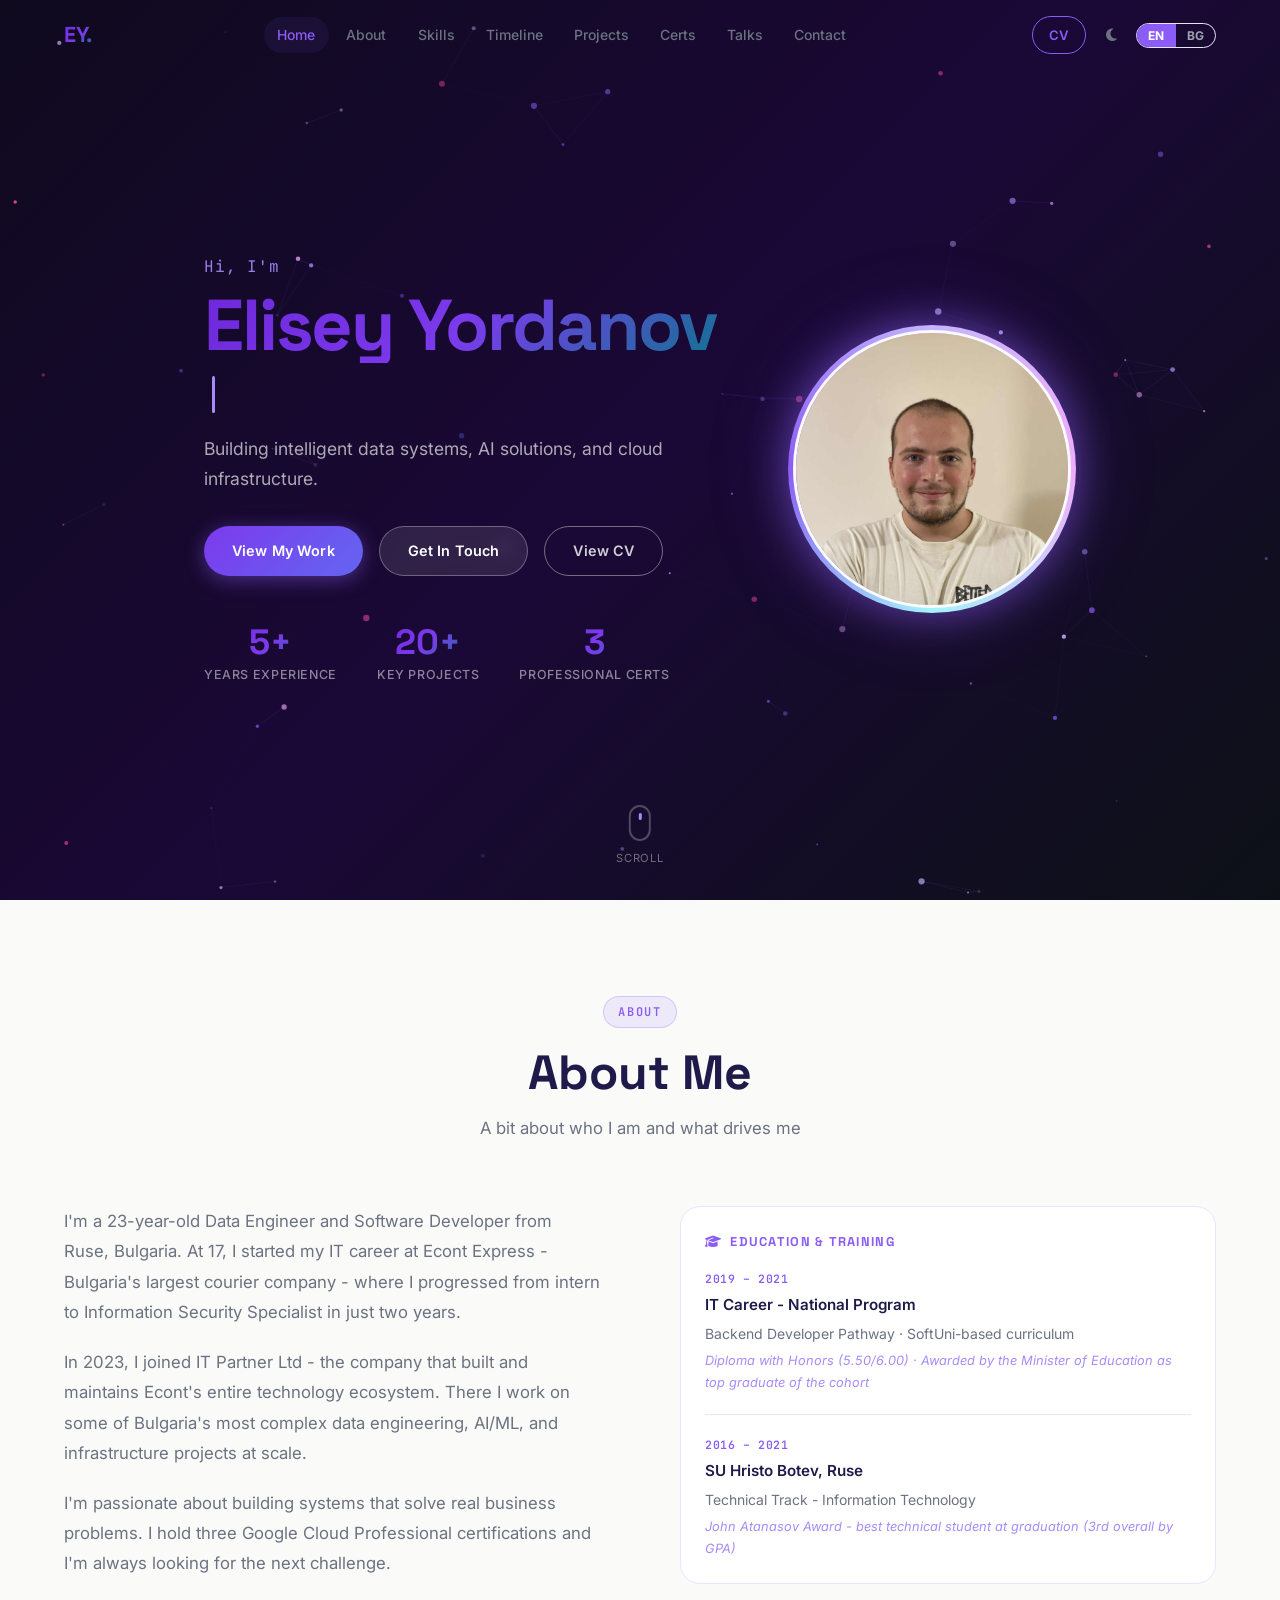
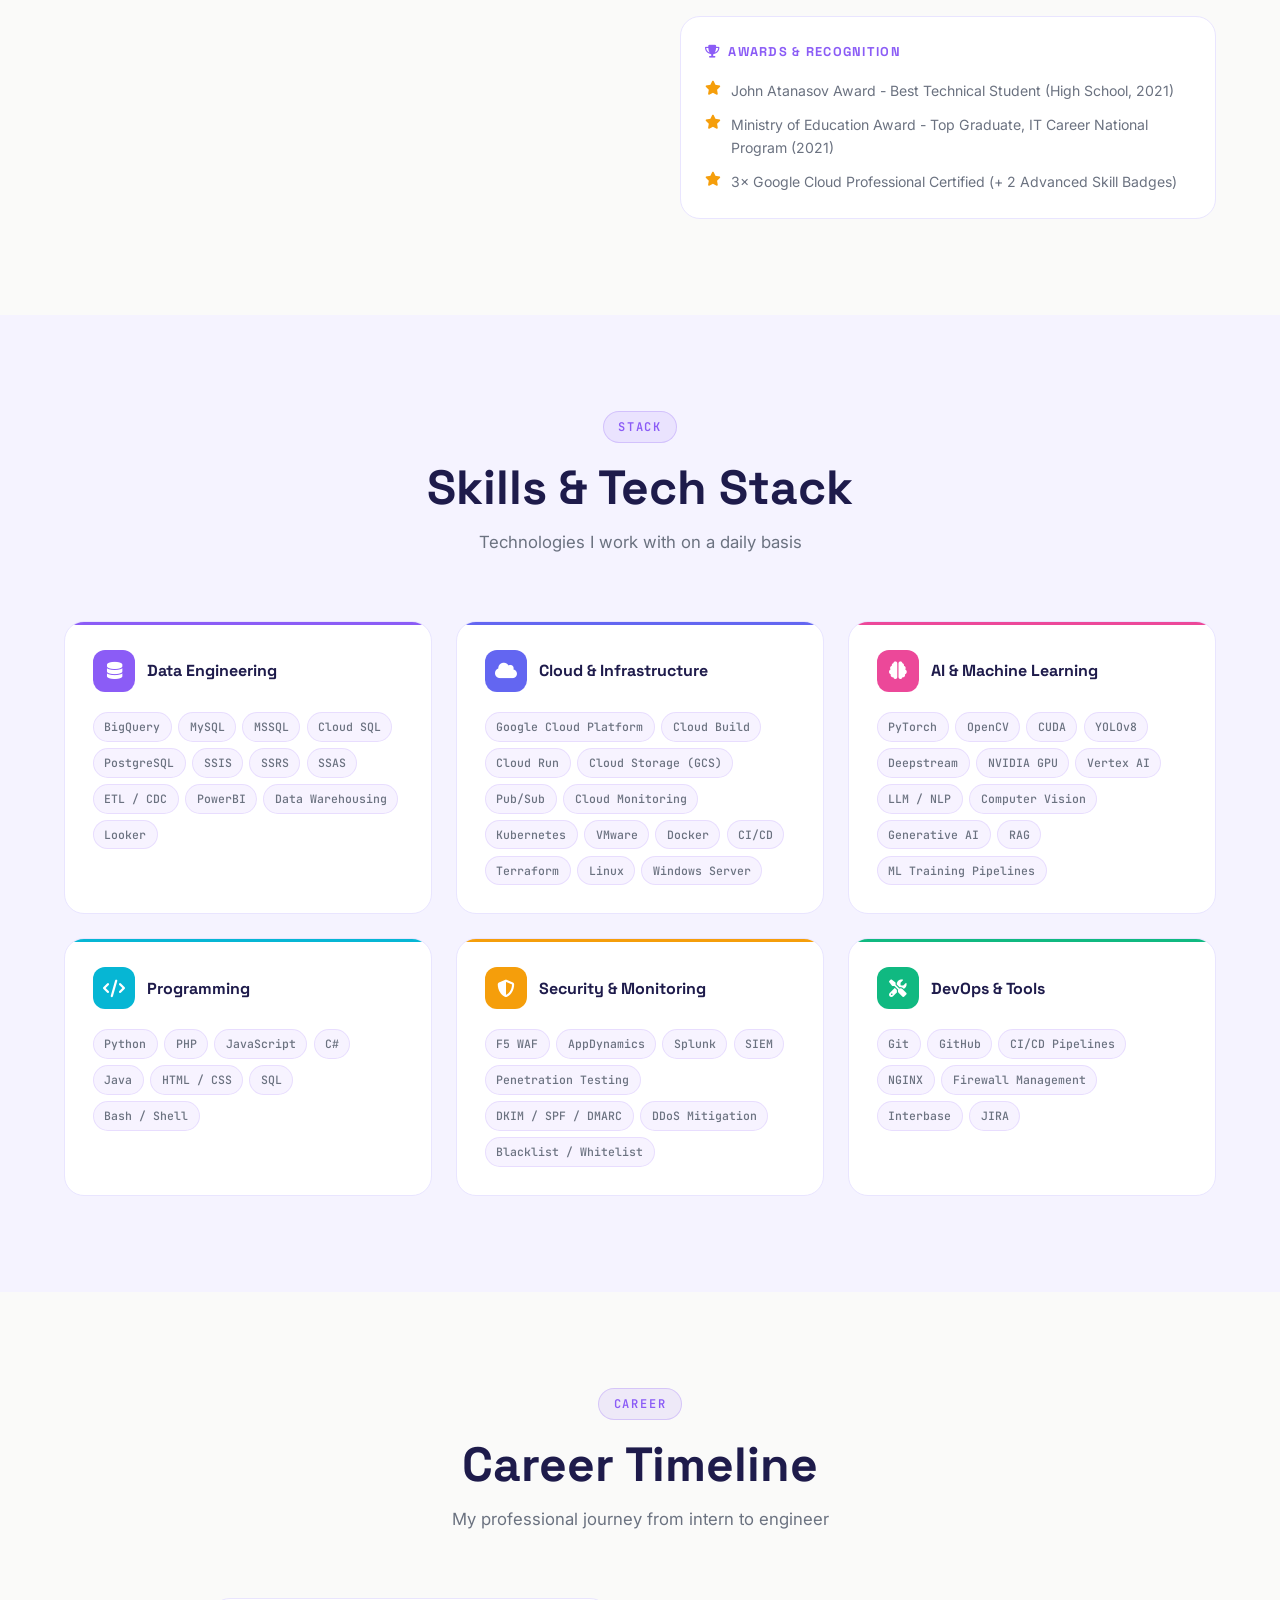
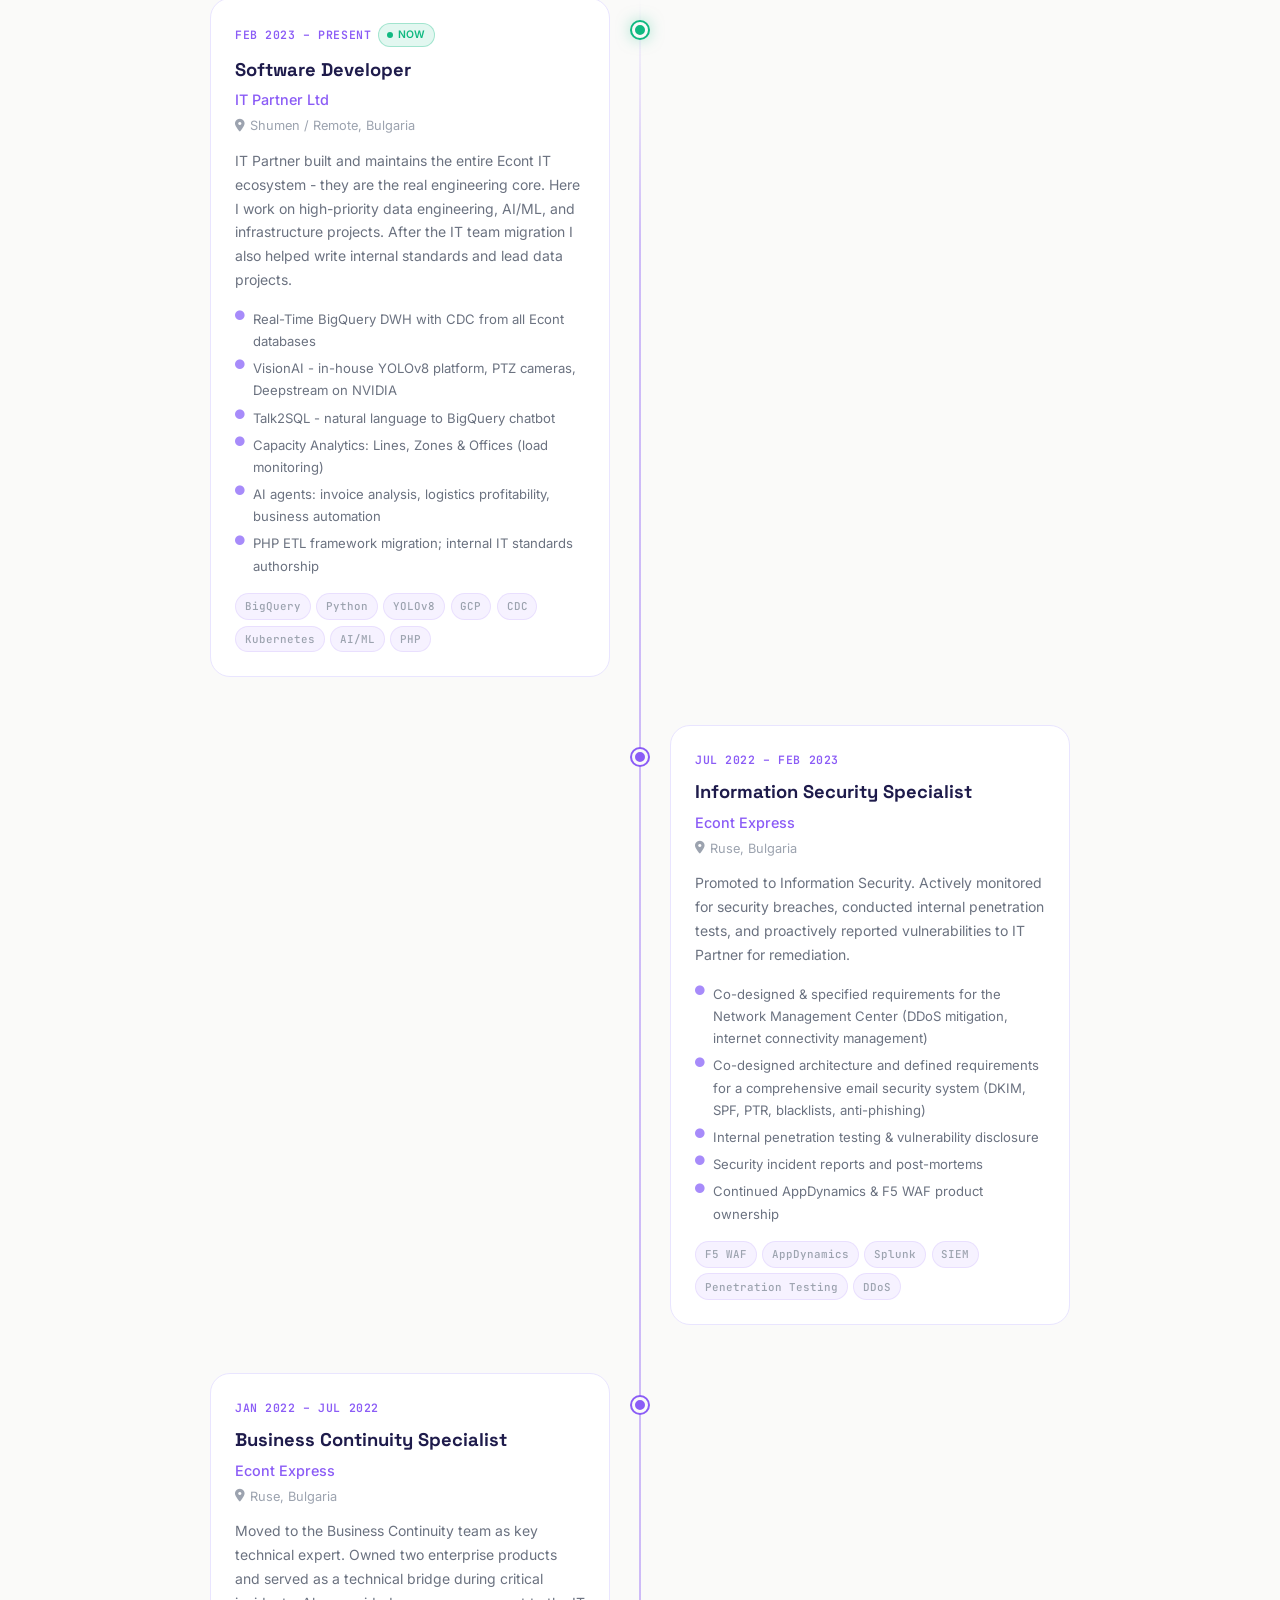
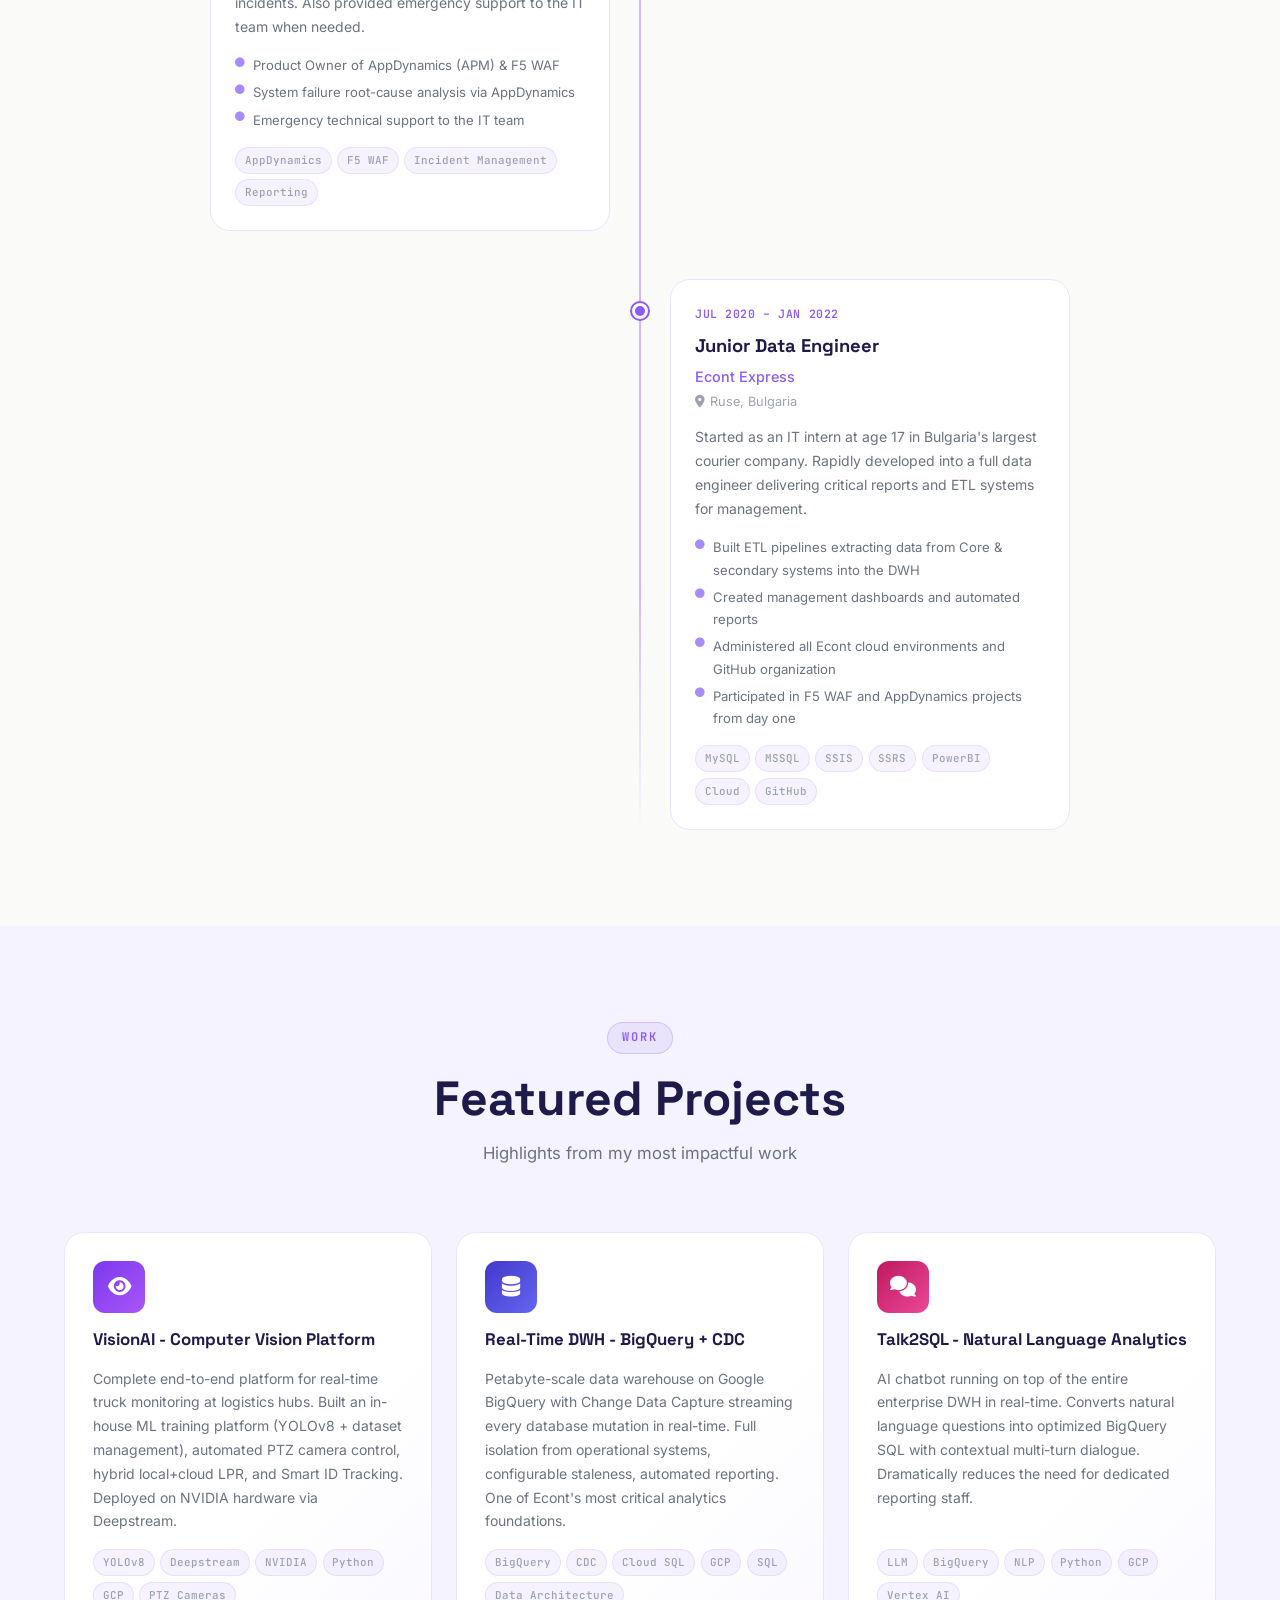
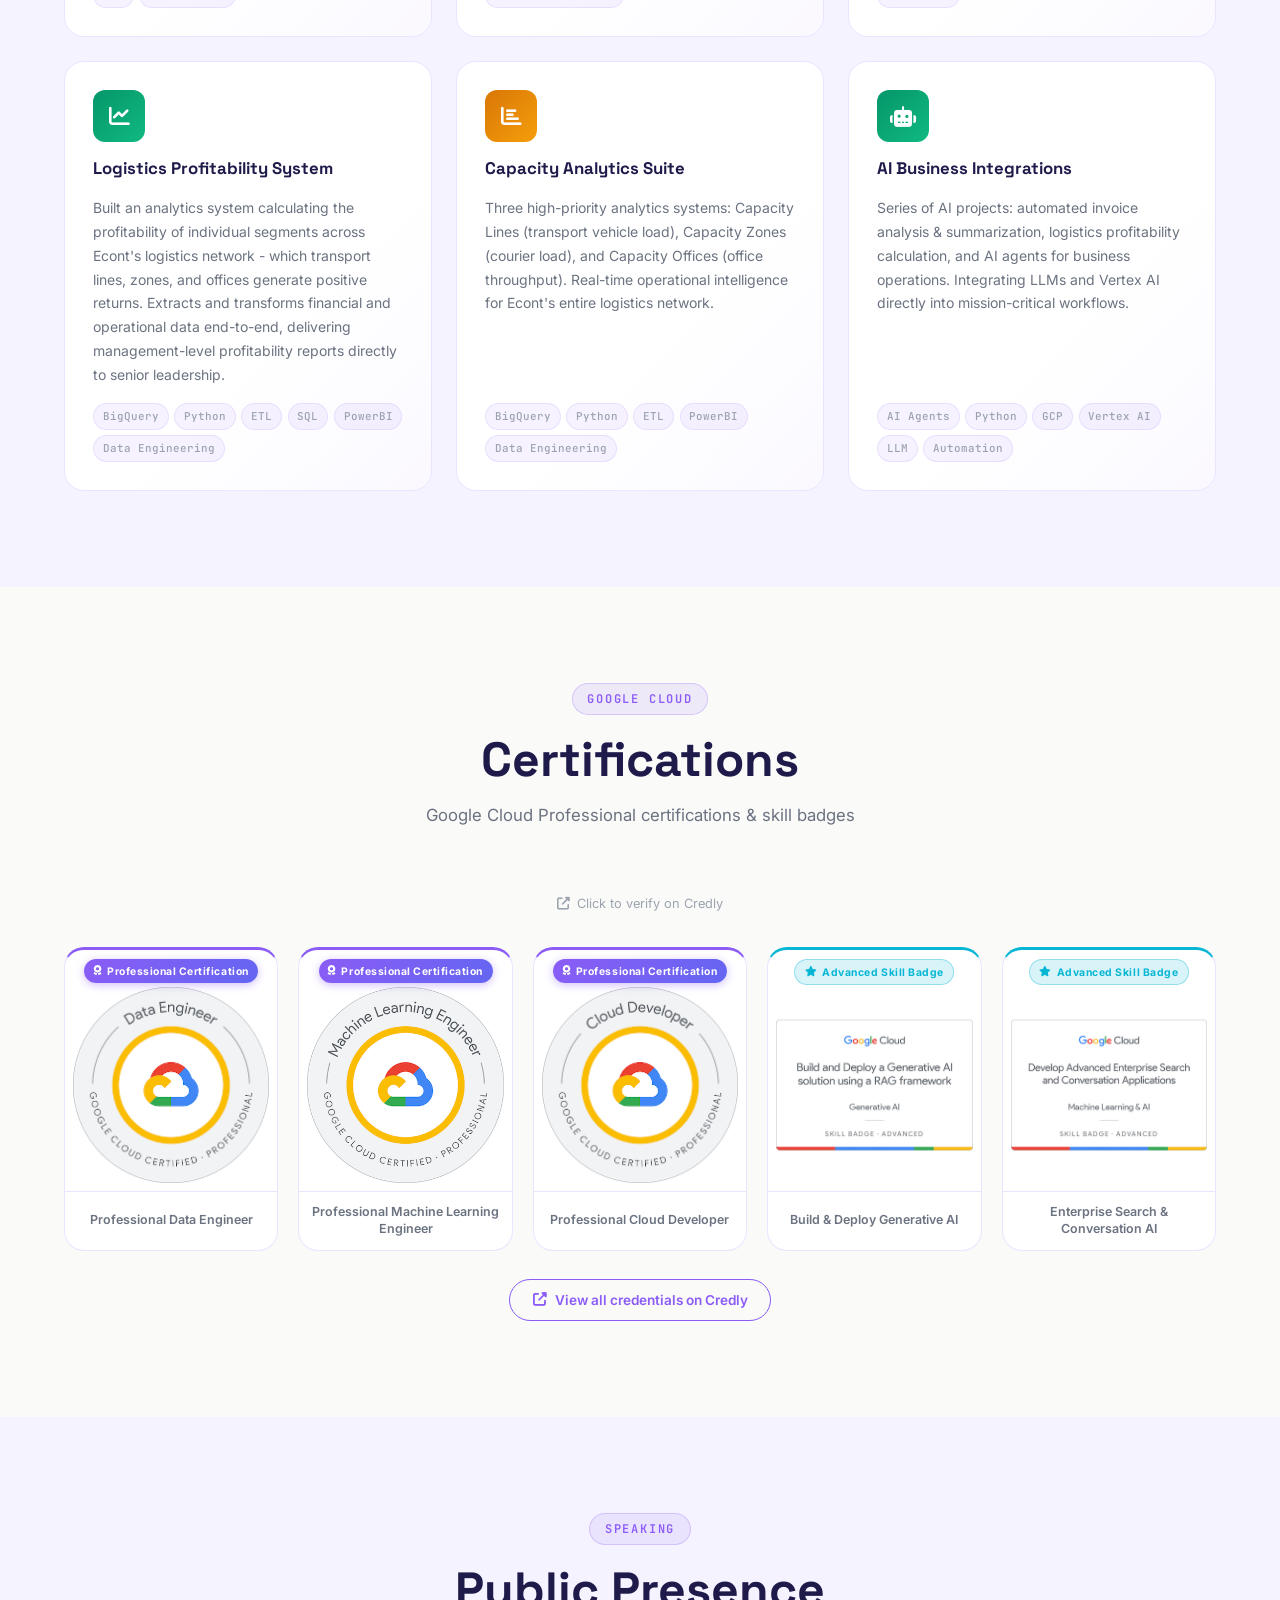
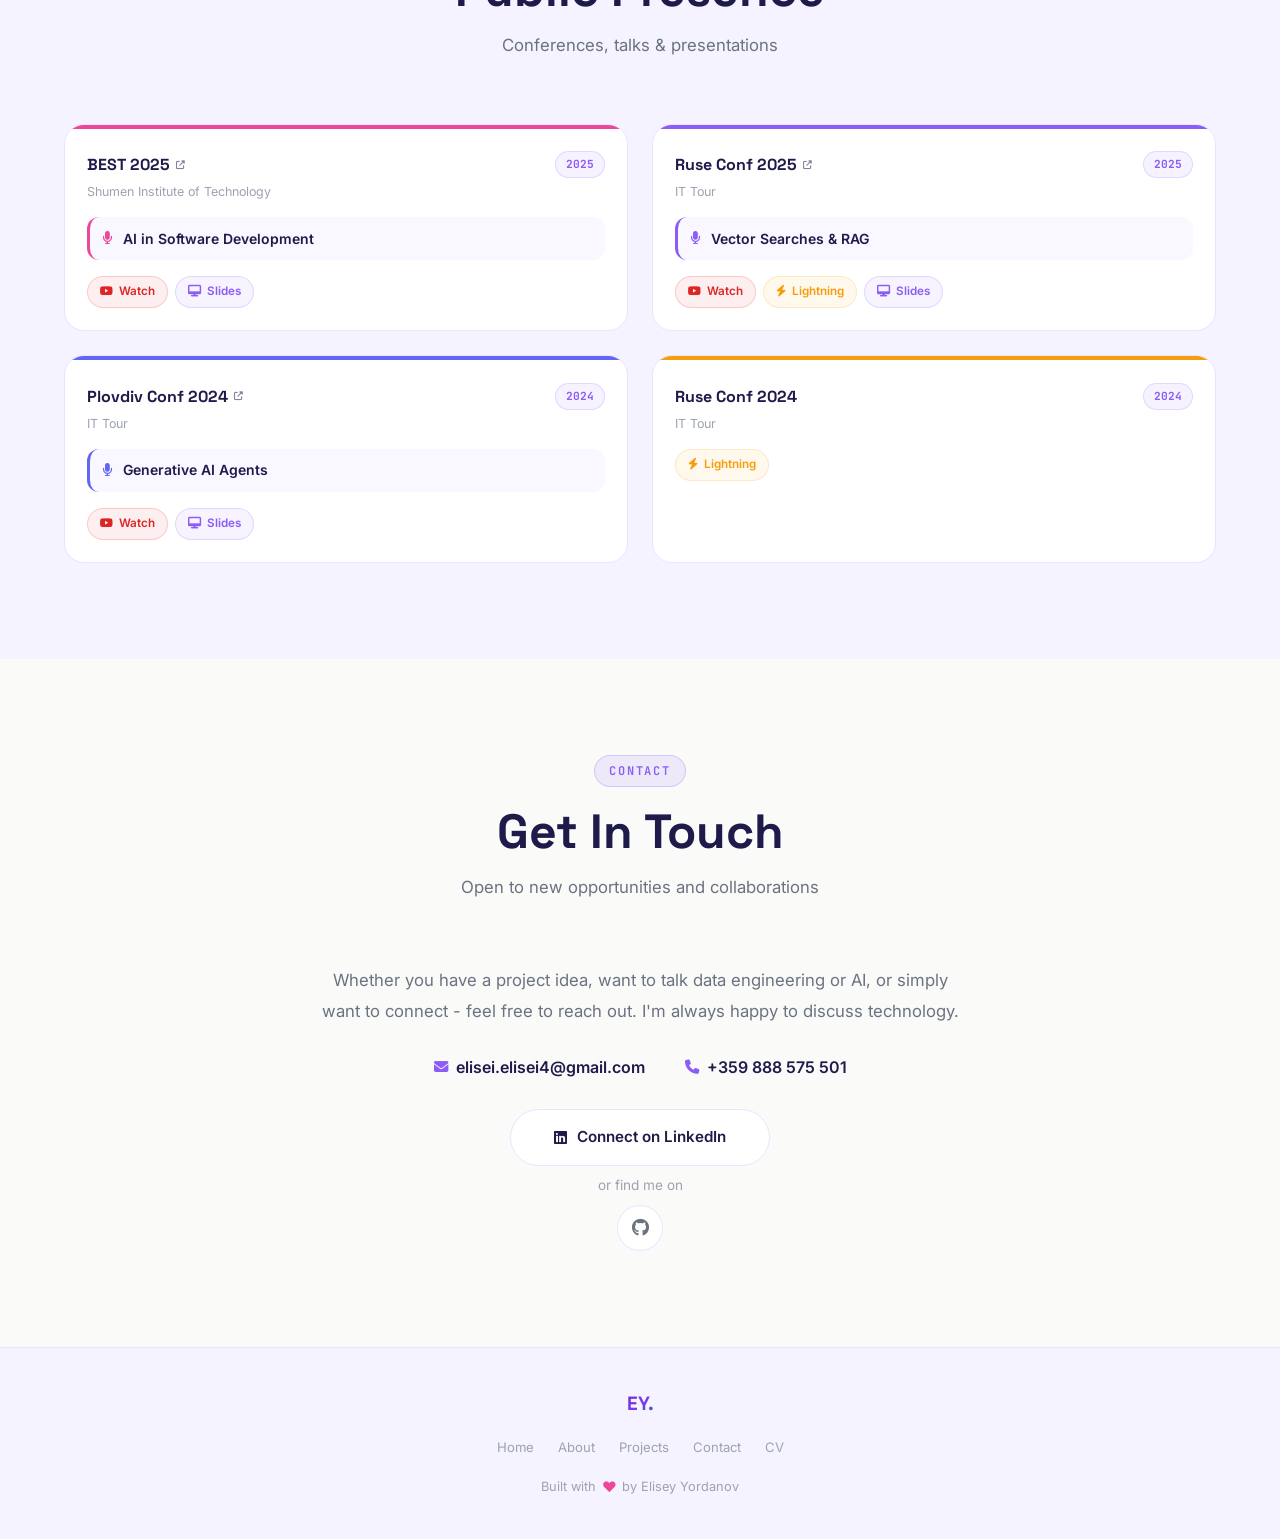
==== commit 21a1fbf1: "Fixing long dashes" ====
--- a/index.html
+++ b/index.html
@@ -3,15 +3,15 @@
 <head>
     <meta charset="UTF-8">
     <meta name="viewport" content="width=device-width, initial-scale=1.0">
-    <meta name="description" content="Elisey Yordanov — Data Engineer & Software Developer from Bulgaria. Expert in BigQuery, GCP, AI/ML, and cloud infrastructure.">
+    <meta name="description" content="Elisey Yordanov - Data Engineer & Software Developer from Bulgaria. Expert in BigQuery, GCP, AI/ML, and cloud infrastructure.">
     <meta name="keywords" content="Elisey Yordanov, Data Engineer, Software Developer, Google Cloud, BigQuery, AI, Machine Learning, Bulgaria">
     <meta name="author" content="Elisey Yordanov">
     <meta property="og:type"        content="website">
-    <meta property="og:title"       content="Elisey Yordanov — Data Engineer & Software Developer">
-    <meta property="og:description" content="Personal portfolio of Elisey Yordanov — Data Engineer, Software Developer, and Google Cloud Professional certified.">
+    <meta property="og:title"       content="Elisey Yordanov - Data Engineer & Software Developer">
+    <meta property="og:description" content="Personal portfolio of Elisey Yordanov - Data Engineer, Software Developer, and Google Cloud Professional certified.">
     <meta property="og:image"       content="images/me.png">
     <meta name="twitter:card"       content="summary_large_image">
-    <title>Elisey Yordanov — Data Engineer & Developer</title>
+    <title>Elisey Yordanov - Data Engineer & Developer</title>
     <link rel="icon" href="images/favicon.svg" type="image/svg+xml">
     <link rel="icon" href="images/ico.png" type="image/png"><!-- fallback -->
 
--- a/styles.css
+++ b/styles.css
@@ -98,6 +98,7 @@
     scroll-behavior: smooth;
     font-size: 16px;
     scroll-padding-top: var(--nav-h);
+    overflow-x: hidden;   /* prevent horizontal overflow from causing mobile zoom-out */
 }
 
 body {
@@ -432,7 +433,12 @@
     min-height: 2.4rem;
     display: flex;
     align-items: center;
+    justify-content: center;
     gap: 0.5rem;
+}
+
+@media (min-width: 1025px) {
+    .hero-typed-wrap { justify-content: flex-start; }
 }
 
 .typed-text { color: var(--clr-primary-light); }
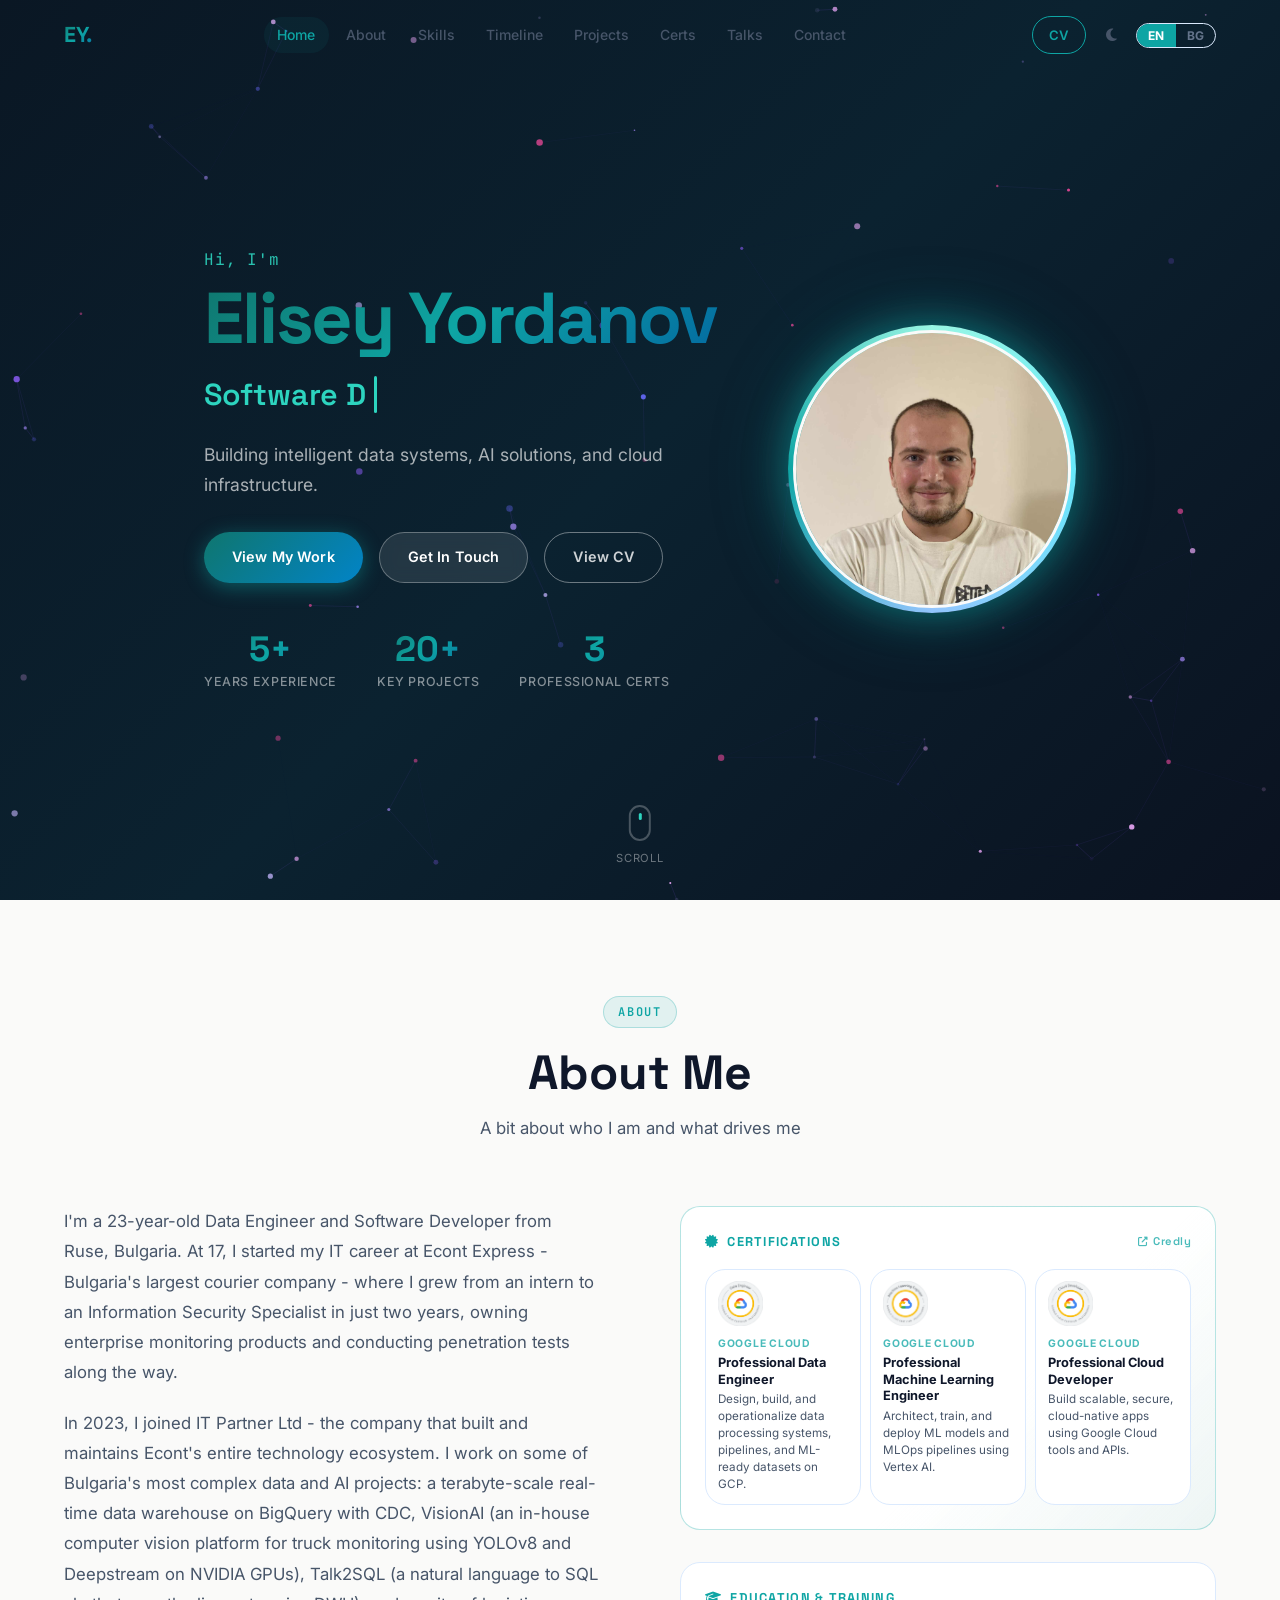
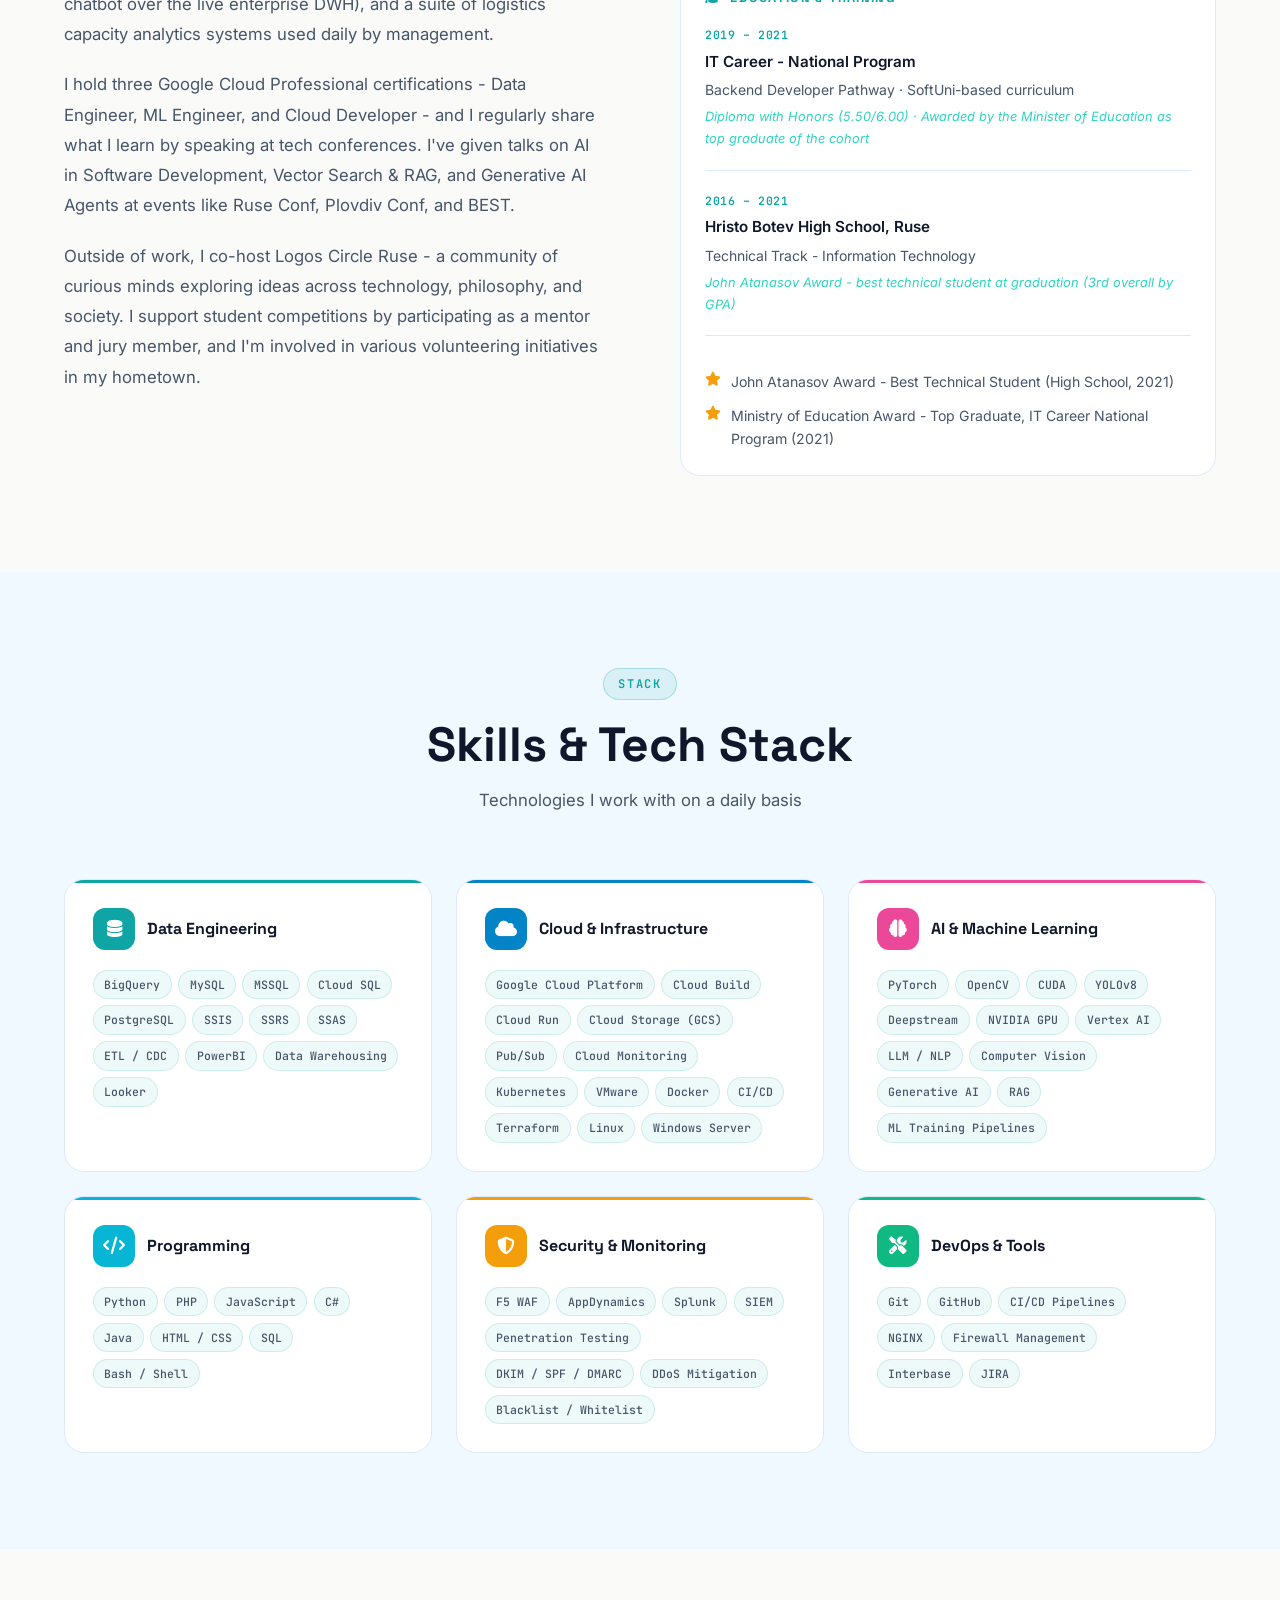
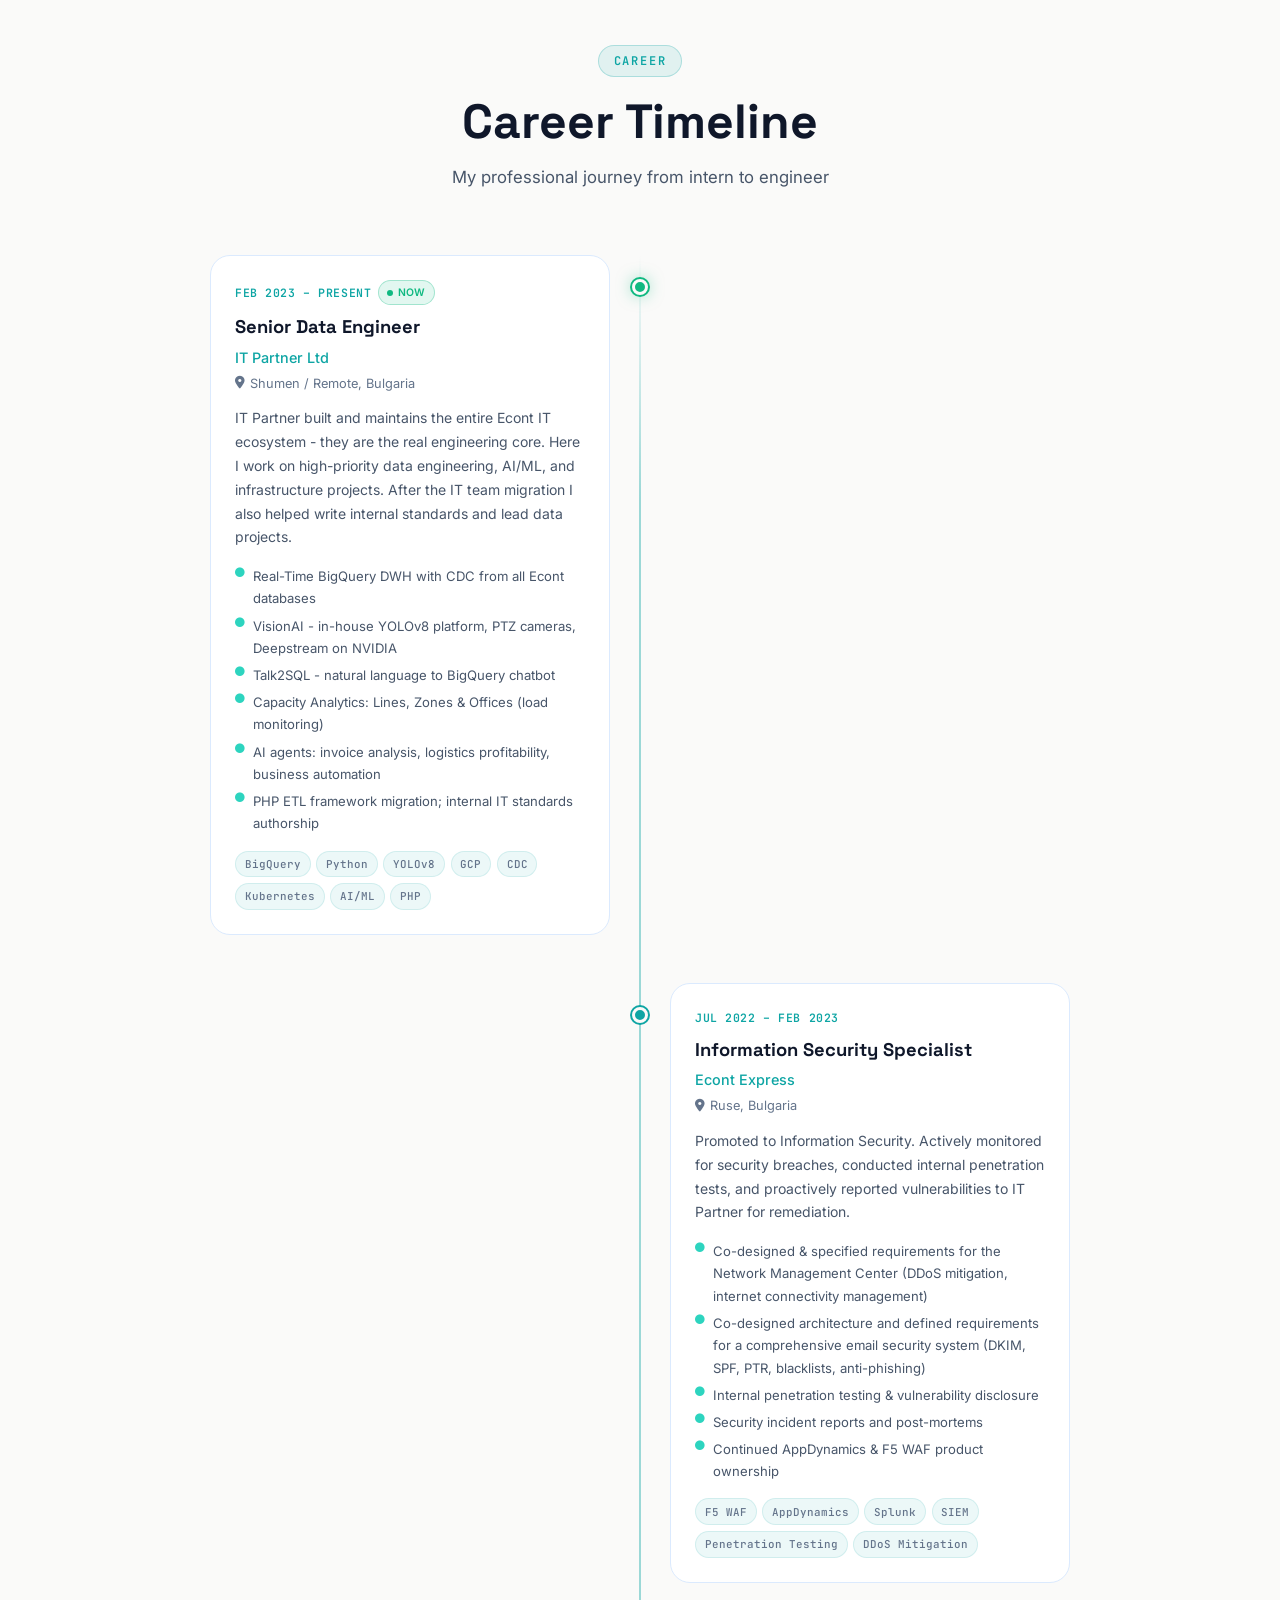
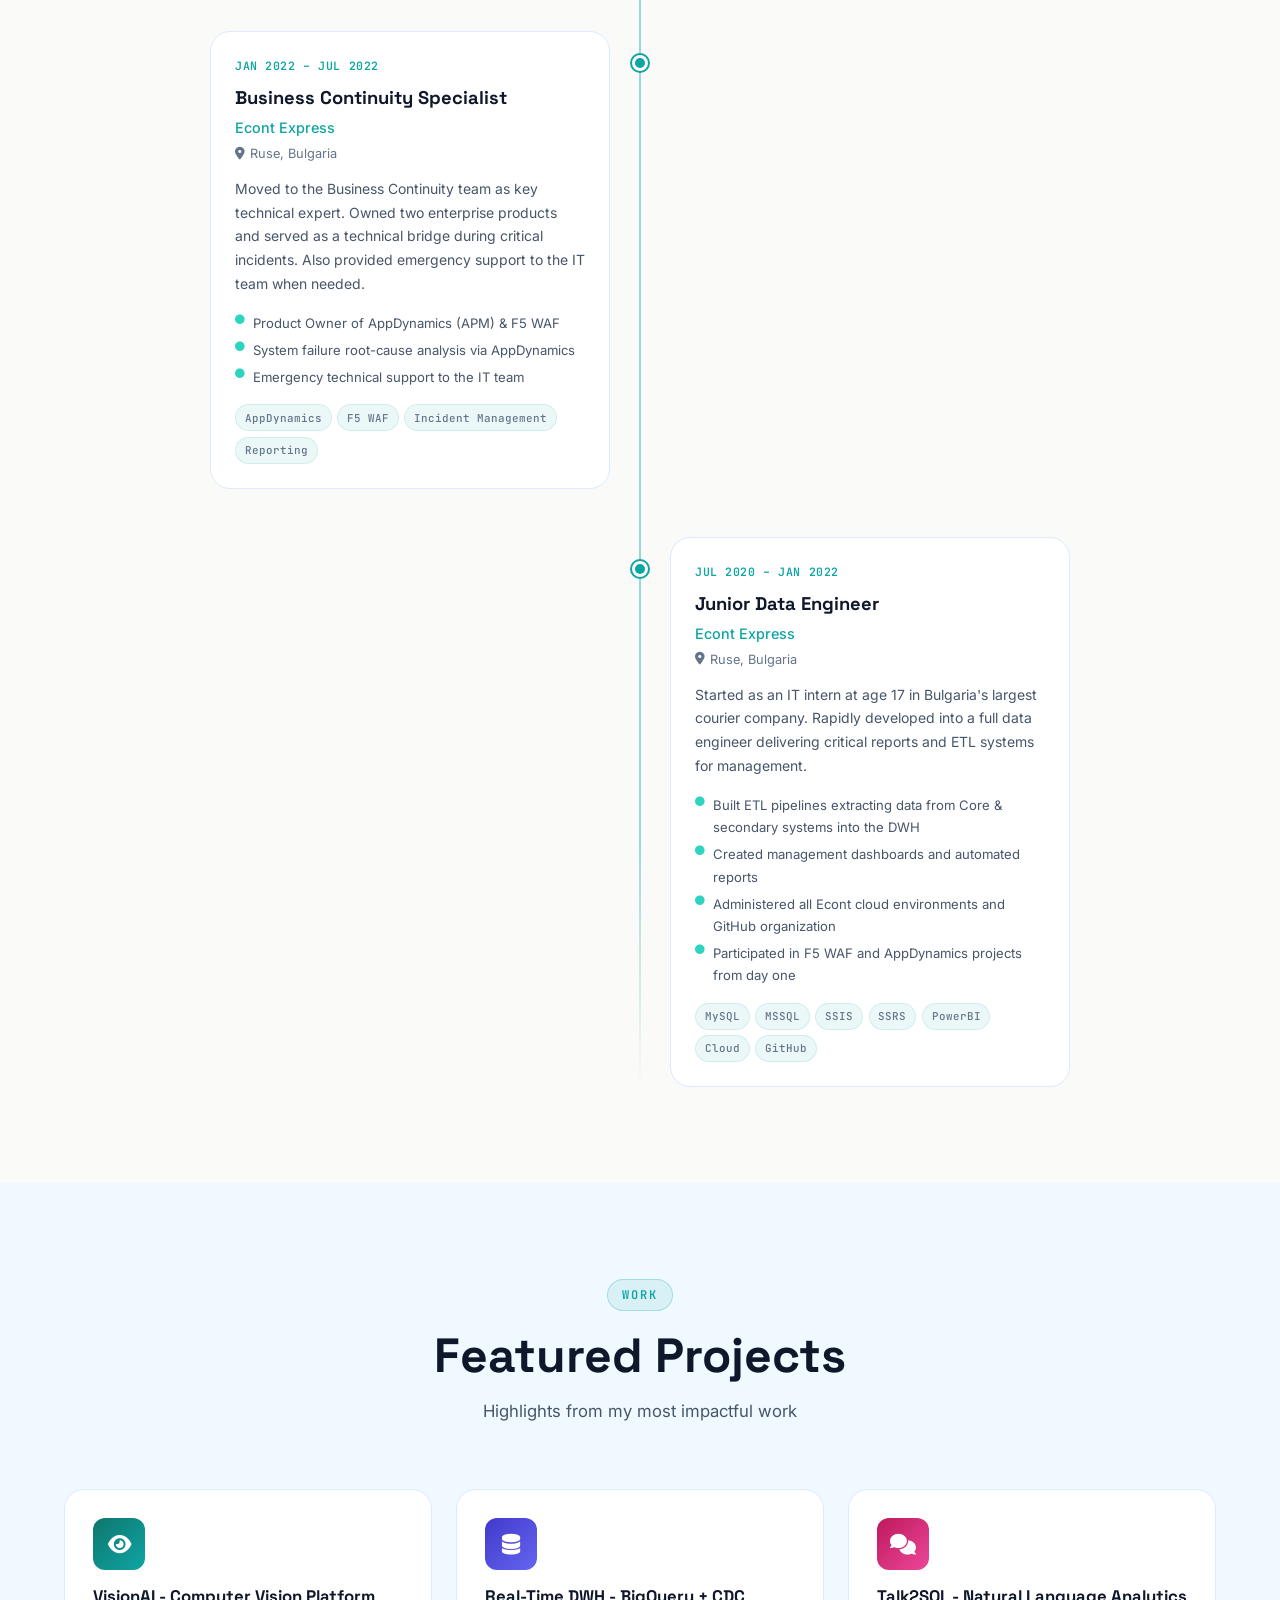
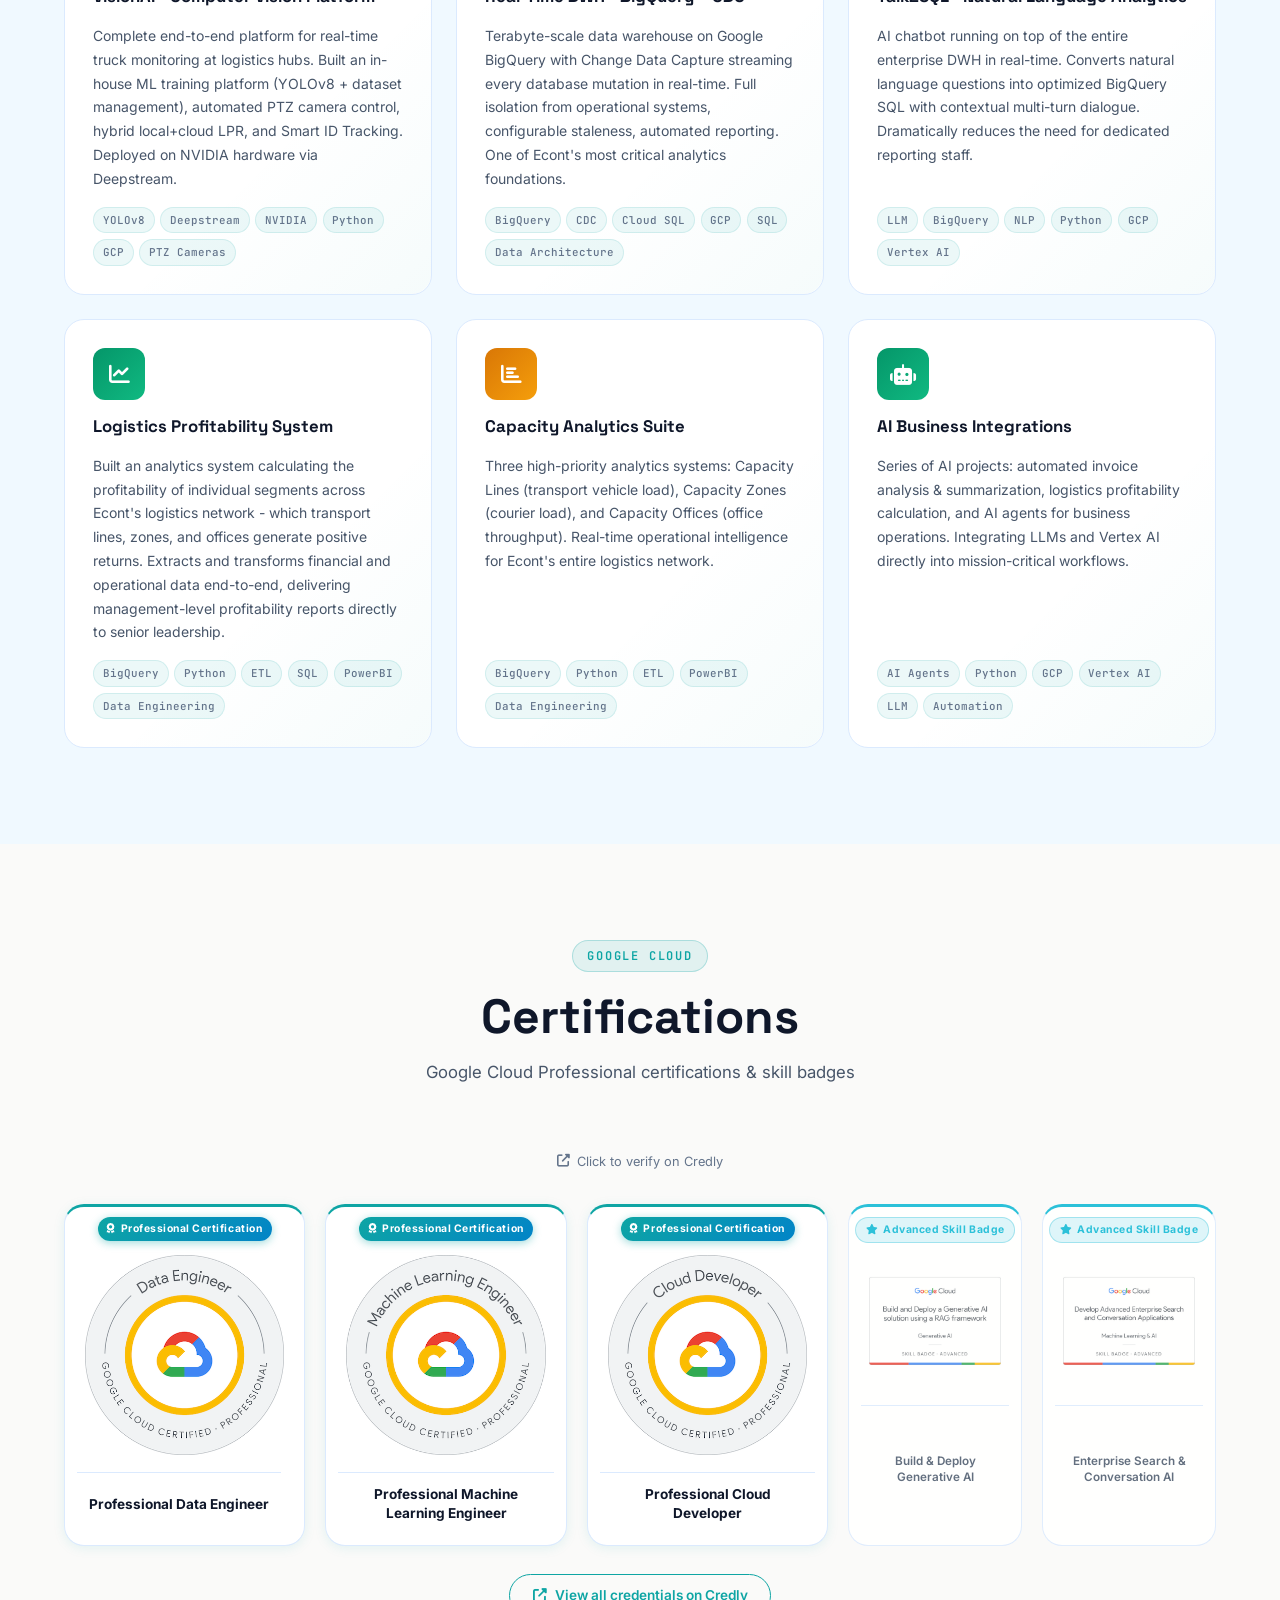
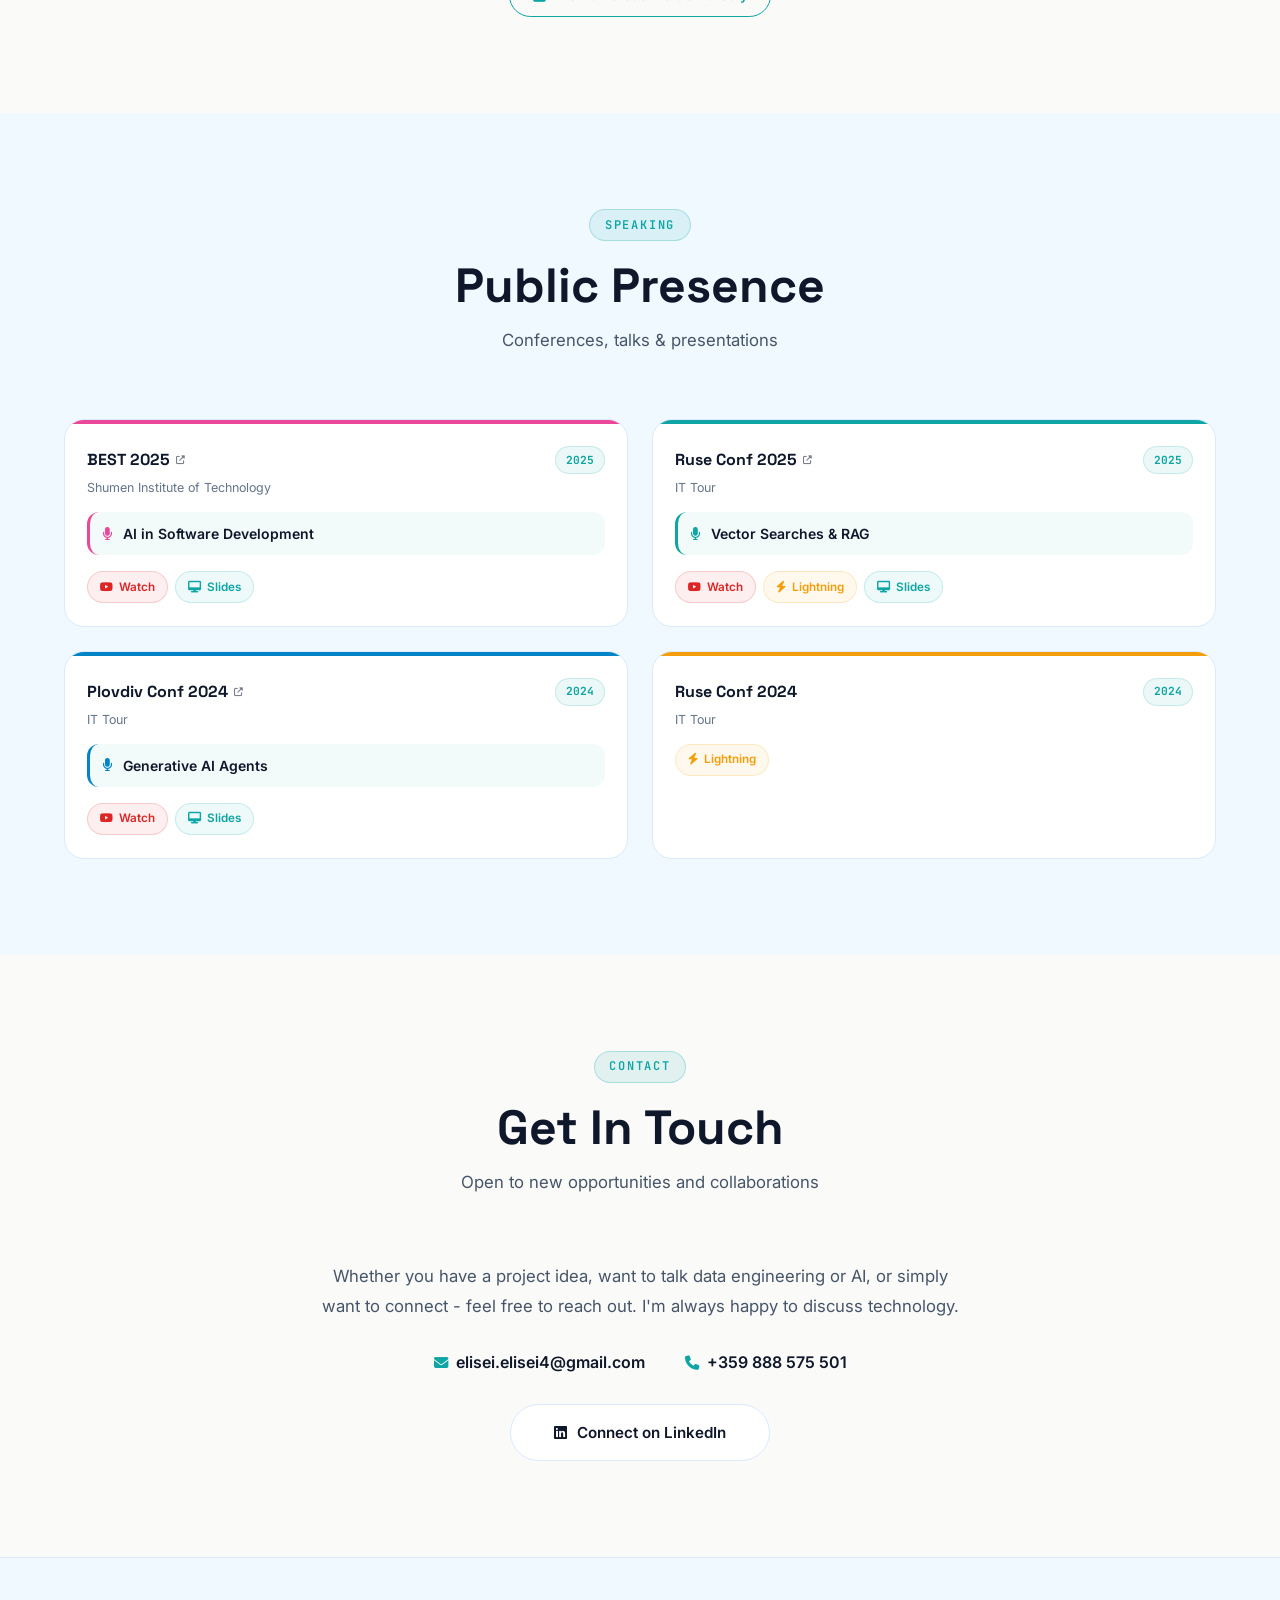
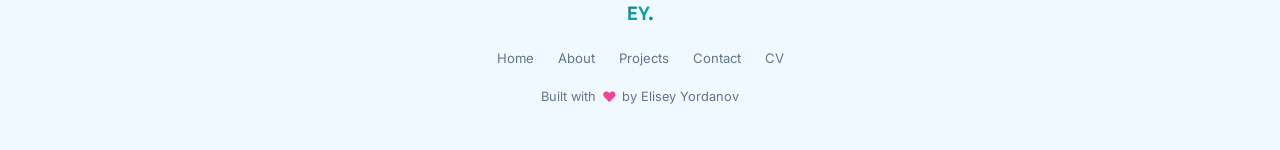
==== commit 7db2baf4: "SEO Optimizitation" ====
--- a/index.html
+++ b/index.html
@@ -3,15 +3,62 @@
 <head>
     <meta charset="UTF-8">
     <meta name="viewport" content="width=device-width, initial-scale=1.0">
+    <title>Elisey Yordanov - Data Engineer & Developer</title>
     <meta name="description" content="Elisey Yordanov - Data Engineer & Software Developer from Bulgaria. Expert in BigQuery, GCP, AI/ML, and cloud infrastructure.">
     <meta name="keywords" content="Elisey Yordanov, Data Engineer, Software Developer, Google Cloud, BigQuery, AI, Machine Learning, Bulgaria">
     <meta name="author" content="Elisey Yordanov">
-    <meta property="og:type"        content="website">
-    <meta property="og:title"       content="Elisey Yordanov - Data Engineer & Software Developer">
+    <meta name="robots" content="index, follow, max-image-preview:large">
+    <link rel="canonical" href="https://elisey.dev/">
+    <link rel="alternate" hreflang="en" href="https://elisey.dev/">
+    <link rel="alternate" hreflang="bg" href="https://elisey.dev/">
+    <link rel="alternate" hreflang="x-default" href="https://elisey.dev/">
+    <meta property="og:type" content="website">
+    <meta property="og:url" content="https://elisey.dev/">
+    <meta property="og:site_name" content="Elisey Yordanov">
+    <meta property="og:title" content="Elisey Yordanov - Data Engineer & Software Developer">
     <meta property="og:description" content="Personal portfolio of Elisey Yordanov - Data Engineer, Software Developer, and Google Cloud Professional certified.">
-    <meta property="og:image"       content="images/me.png">
-    <meta name="twitter:card"       content="summary_large_image">
-    <title>Elisey Yordanov - Data Engineer & Developer</title>
+    <meta property="og:image" content="https://elisey.dev/images/me.png">
+    <meta property="og:locale" content="en_US">
+    <meta property="og:locale:alternate" content="bg_BG">
+    <meta name="twitter:card" content="summary_large_image">
+    <meta name="twitter:title" content="Elisey Yordanov - Data Engineer & Software Developer">
+    <meta name="twitter:description" content="Personal portfolio of Elisey Yordanov - Data Engineer, Software Developer, and Google Cloud Professional certified.">
+    <meta name="twitter:image" content="https://elisey.dev/images/me.png">
+    <meta name="theme-color" content="#7c3aed">
+    <link rel="me" href="https://www.linkedin.com/in/elisey-yordanov-19625a1a0">
+    <script type="application/ld+json">
+    {
+        "@context": "https://schema.org",
+        "@type": "Person",
+        "name": "Elisey Yordanov",
+        "url": "https://elisey.dev/",
+        "image": "https://elisey.dev/images/me.png",
+        "jobTitle": "Data Engineer",
+        "description": "Data Engineer and Software Developer specializing in BigQuery, GCP, AI/ML, and cloud infrastructure.",
+        "email": "mailto:elisei.elisei4@gmail.com",
+        "address": {
+            "@type": "PostalAddress",
+            "addressLocality": "Ruse",
+            "addressCountry": "BG"
+        },
+        "sameAs": [
+            "https://www.linkedin.com/in/elisey-yordanov-19625a1a0",
+            "https://github.com/e-yordanov",
+            "https://www.credly.com/users/elisey-yordanov/badges"
+        ]
+    }
+    </script>
+    <script type="application/ld+json">
+    {
+        "@context": "https://schema.org",
+        "@type": "WebSite",
+        "name": "Elisey Yordanov",
+        "url": "https://elisey.dev/",
+        "description": "Personal portfolio — data engineering, AI, and Google Cloud.",
+        "inLanguage": ["en", "bg"],
+        "author": { "@type": "Person", "name": "Elisey Yordanov" }
+    }
+    </script>
     <link rel="icon" href="images/favicon.svg" type="image/svg+xml">
     <link rel="icon" href="images/ico.png" type="image/png"><!-- fallback -->
 
--- a/styles.css
+++ b/styles.css
@@ -1,6 +1,6 @@
 /* ============================================================
-   Elisey Yordanov — Personal Portfolio
-   styles.css — Main Stylesheet
+   Elisey Yordanov - Personal Portfolio
+   styles.css - Main Stylesheet
    ============================================================ */
 
 /* ── Google Fonts import handled in HTML ── */
@@ -10,38 +10,38 @@
 ───────────────────────────────────────── */
 :root {
     /* Brand / Accent Colours */
-    --clr-primary:       #8b5cf6;  /* violet-500  */
-    --clr-primary-dark:  #7c3aed;  /* violet-600  */
-    --clr-primary-light: #a78bfa;  /* violet-400  */
-    --clr-indigo:        #6366f1;
+    --clr-primary:       #0ea5a4;  /* teal-500    */
+    --clr-primary-dark:  #0f766e;  /* teal-700    */
+    --clr-primary-light: #2dd4bf;  /* teal-400    */
+    --clr-indigo:        #0284c7;
     --clr-pink:          #ec4899;
     --clr-cyan:          #06b6d4;
     --clr-amber:         #f59e0b;
     --clr-green:         #10b981;
 
     /* Gradients */
-    --grad-hero:    linear-gradient(135deg, #0f0a1e 0%, #1a0836 50%, #0d1117 100%);
+    --grad-hero:    linear-gradient(135deg, #0a1724 0%, #0b2230 50%, #0b1220 100%);
     --grad-primary: linear-gradient(135deg, var(--clr-primary-dark), var(--clr-indigo));
-    /* Light theme — rich, saturated so text is readable on white */
-    --grad-text:    linear-gradient(135deg, #6d28d9, #7c3aed, #0e7490);
+    /* Light theme - rich, saturated so text is readable on white */
+    --grad-text:    linear-gradient(135deg, #0f766e, #0ea5a4, #0369a1);
 
     /* Light Theme */
     --bg:             #fafaf9;
-    --bg-secondary:   #f5f3ff;
+    --bg-secondary:   #f0f9ff;
     --bg-card:        #ffffff;
     --bg-nav:         rgba(250, 250, 249, 0.85);
-    --text:           #1e1b4b;
-    --text-secondary: #6b7280;
-    --text-muted:     #9ca3af;
-    --border:         #e9e5ff;
-    --border-hover:   #c4b5fd;
+    --text:           #0f172a;
+    --text-secondary: #475569;
+    --text-muted:     #64748b;
+    --border:         #dbeafe;
+    --border-hover:   #7dd3fc;
 
     /* Shadows */
-    --shadow-sm:  0 1px 4px rgba(139,92,246,0.08);
-    --shadow-md:  0 4px 20px rgba(139,92,246,0.12);
-    --shadow-lg:  0 8px 40px rgba(139,92,246,0.18);
-    --shadow-xl:  0 16px 60px rgba(139,92,246,0.25);
-    --glow:       0 0 30px rgba(139,92,246,0.35);
+    --shadow-sm:  0 1px 4px rgba(14,165,164,0.08);
+    --shadow-md:  0 4px 20px rgba(14,165,164,0.12);
+    --shadow-lg:  0 8px 40px rgba(14,165,164,0.18);
+    --shadow-xl:  0 16px 60px rgba(14,165,164,0.25);
+    --glow:       0 0 30px rgba(14,165,164,0.35);
 
     /* Typography */
     --font-display: 'Space Grotesk', 'Segoe UI', sans-serif;
@@ -68,21 +68,21 @@
 /* ── Dark Theme ── */
 [data-theme="dark"] {
     --bg:             #0d0a1e;
-    --bg-secondary:   #130f2a;
-    --bg-card:        #1a1435;
+    --bg-secondary:   #0f172a;
+    --bg-card:        #102132;
     --bg-nav:         rgba(13, 10, 30, 0.9);
-    --text:           #f0ecff;
-    --text-secondary: #b8aed4;
-    --text-muted:     #7c6fa0;
-    --border:         #2a2150;
-    --border-hover:   #6d4fc7;
+    --text:           #f8fafc;
+    --text-secondary: #cbd5e1;
+    --text-muted:     #94a3b8;
+    --border:         #1f3a4d;
+    --border-hover:   #2dd4bf;
     --shadow-sm:  0 1px 4px rgba(0,0,0,0.4);
     --shadow-md:  0 4px 20px rgba(0,0,0,0.5);
     --shadow-lg:  0 8px 40px rgba(0,0,0,0.6);
     --shadow-xl:  0 16px 60px rgba(0,0,0,0.7);
-    --glow:       0 0 40px rgba(139,92,246,0.5);
-    /* Dark theme — soft pastels look great on dark backgrounds */
-    --grad-text:  linear-gradient(135deg, #c4b5fd, #f0abfc, #a5f3fc);
+    --glow:       0 0 40px rgba(14,165,164,0.5);
+    /* Dark theme - soft pastels look great on dark backgrounds */
+    --grad-text:  linear-gradient(135deg, #99f6e4, #67e8f9, #93c5fd);
 }
 
 /* ─────────────────────────────────────────
@@ -142,8 +142,8 @@
     letter-spacing: 0.15em;
     text-transform: uppercase;
     color: var(--clr-primary);
-    background: rgba(139,92,246,0.1);
-    border: 1px solid rgba(139,92,246,0.25);
+    background: rgba(14,165,164,0.1);
+    border: 1px solid rgba(14,165,164,0.25);
     padding: 0.3rem 0.9rem;
     border-radius: var(--r-full);
     margin-bottom: 1rem;
@@ -232,7 +232,7 @@
 .nav-link:hover,
 .nav-link.active {
     color: var(--clr-primary);
-    background: rgba(139,92,246,0.08);
+    background: rgba(14,165,164,0.08);
 }
 
 .nav-right {
@@ -278,7 +278,7 @@
 
 .icon-btn:hover {
     color: var(--clr-primary);
-    background: rgba(139,92,246,0.1);
+    background: rgba(14,165,164,0.1);
 }
 
 .lang-btns {
@@ -304,7 +304,7 @@
 
 .lang-btn:hover:not(.active) {
     color: var(--clr-primary);
-    background: rgba(139,92,246,0.1);
+    background: rgba(14,165,164,0.1);
 }
 
 /* ── Hamburger ── */
@@ -492,12 +492,12 @@
 .btn-primary {
     background: var(--grad-primary);
     color: #fff;
-    box-shadow: 0 4px 20px rgba(139,92,246,0.45);
+    box-shadow: 0 4px 20px rgba(14,165,164,0.45);
 }
 
 .btn-primary:hover {
     transform: translateY(-2px);
-    box-shadow: 0 6px 30px rgba(139,92,246,0.6);
+    box-shadow: 0 6px 30px rgba(14,165,164,0.6);
 }
 
 .btn-secondary {
@@ -585,9 +585,9 @@
     position: absolute;
     inset: 0;
     border-radius: 50%;
-    background: conic-gradient(from 0deg, #c4b5fd, #f0abfc, #a5f3fc, #8b5cf6, #c4b5fd);
+    background: conic-gradient(from 0deg, #99f6e4, #67e8f9, #93c5fd, #0ea5a4, #99f6e4);
     animation: spin-slow 6s linear infinite;
-    box-shadow: 0 0 40px rgba(139,92,246,0.55), 0 0 80px rgba(139,92,246,0.25);
+    box-shadow: 0 0 40px rgba(14,165,164,0.55), 0 0 80px rgba(14,165,164,0.25);
 }
 
 /* Static photo on top of the ring */
@@ -741,6 +741,94 @@
 
 .award-list { display: flex; flex-direction: column; gap: 0.6rem; }
 
+.edu-awards {
+    margin-top: 0.85rem;
+    padding-top: 0.85rem;
+}
+
+/* Certifications card inside About section */
+.about-certs-card {
+    background: linear-gradient(135deg, var(--bg-card) 60%, rgba(14,165,164,0.05) 100%);
+    border-color: rgba(14,165,164,0.3);
+}
+
+.about-card-title .credly-link {
+    margin-left: auto;
+    font-size: 0.7rem;
+    font-weight: 600;
+    color: var(--clr-primary);
+    text-decoration: none;
+    display: flex;
+    align-items: center;
+    gap: 0.3rem;
+    opacity: 0.75;
+    transition: opacity 0.2s;
+    letter-spacing: 0.04em;
+    text-transform: none;
+}
+.about-card-title .credly-link:hover { opacity: 1; text-decoration: underline; }
+.about-card-title .credly-link i { font-size: 0.6rem; }
+
+.cert-cards-grid {
+    display: grid;
+    grid-template-columns: 1fr 1fr 1fr;
+    gap: 0.6rem;
+}
+
+@media (max-width: 1100px) { .cert-cards-grid { grid-template-columns: 1fr 1fr; } }
+@media (max-width: 560px)  { .cert-cards-grid { grid-template-columns: 1fr; } }
+
+.cert-card {
+    display: flex;
+    gap: 0.6rem;
+    padding: 0.7rem 0.75rem;
+    border-radius: 8px;
+    border: 1px solid var(--border);
+    border-left: 3px solid var(--clr-primary);
+    text-decoration: none;
+    background: var(--bg);
+    align-items: flex-start;
+    transition: transform 0.18s, box-shadow 0.2s;
+}
+.cert-card:hover {
+    transform: translateY(-2px);
+    box-shadow: 0 4px 18px rgba(0,0,0,0.15);
+}
+
+.cert-card-badge {
+    flex-shrink: 0;
+    width: 2.8rem;
+    height: 2.8rem;
+    object-fit: contain;
+    align-self: flex-start;
+}
+
+.cert-card-body {
+    display: flex;
+    flex-direction: column;
+    gap: 0.12rem;
+}
+.cert-card-issuer {
+    font-size: 0.65rem;
+    font-weight: 700;
+    text-transform: uppercase;
+    letter-spacing: 0.07em;
+    color: var(--clr-primary);
+    opacity: 0.75;
+}
+.cert-card-name {
+    font-size: 0.8rem;
+    font-weight: 700;
+    color: var(--text);
+    line-height: 1.3;
+}
+.cert-card-desc {
+    font-size: 0.73rem;
+    color: var(--text-secondary);
+    line-height: 1.45;
+    margin-top: 0.08rem;
+}
+
 .award-item {
     display: flex;
     align-items: flex-start;
@@ -842,14 +930,14 @@
     font-weight: 500;
     padding: 0.25rem 0.65rem;
     border-radius: var(--r-full);
-    background: rgba(139,92,246,0.07);
+    background: rgba(14,165,164,0.07);
     color: var(--text-secondary);
-    border: 1px solid rgba(139,92,246,0.15);
+    border: 1px solid rgba(14,165,164,0.15);
     transition: all var(--t-fast);
 }
 
 .skill-pill:hover {
-    background: rgba(139,92,246,0.15);
+    background: rgba(14,165,164,0.15);
     border-color: var(--clr-primary-light);
     color: var(--clr-primary);
 }
@@ -1042,9 +1130,9 @@
     font-weight: 500;
     padding: 0.2rem 0.55rem;
     border-radius: var(--r-full);
-    background: rgba(139,92,246,0.08);
+    background: rgba(14,165,164,0.08);
     color: var(--text-muted);
-    border: 1px solid rgba(139,92,246,0.12);
+    border: 1px solid rgba(14,165,164,0.12);
 }
 
 /* ─────────────────────────────────────────
@@ -1076,7 +1164,7 @@
     position: absolute;
     inset: 0;
     border-radius: var(--r-lg);
-    background: linear-gradient(135deg, transparent 60%, rgba(139,92,246,0.04));
+    background: linear-gradient(135deg, transparent 60%, rgba(14,165,164,0.04));
     pointer-events: none;
 }
 
@@ -1098,7 +1186,7 @@
     flex-shrink: 0;
 }
 
-.project-card[data-grad="grad-purple"] .project-icon { background: linear-gradient(135deg, #7c3aed, #a855f7); }
+.project-card[data-grad="grad-purple"] .project-icon { background: linear-gradient(135deg, #0f766e, #0ea5a4); }
 .project-card[data-grad="grad-indigo"] .project-icon { background: linear-gradient(135deg, #4338ca, #6366f1); }
 .project-card[data-grad="grad-pink"]   .project-icon { background: linear-gradient(135deg, #be185d, #ec4899); }
 .project-card[data-grad="grad-cyan"]   .project-icon { background: linear-gradient(135deg, #0891b2, #06b6d4); }
@@ -1133,14 +1221,14 @@
     font-weight: 500;
     padding: 0.2rem 0.55rem;
     border-radius: var(--r-full);
-    background: rgba(139,92,246,0.08);
+    background: rgba(14,165,164,0.08);
     color: var(--text-muted);
-    border: 1px solid rgba(139,92,246,0.12);
+    border: 1px solid rgba(14,165,164,0.12);
     transition: all var(--t-fast);
 }
 
 .project-tag:hover {
-    background: rgba(139,92,246,0.16);
+    background: rgba(14,165,164,0.16);
     color: var(--clr-primary);
 }
 
@@ -1160,7 +1248,7 @@
 
 .certs-grid {
     display: grid;
-    grid-template-columns: repeat(5, 1fr);
+    grid-template-columns: 1fr 1fr 1fr 0.72fr 0.72fr;
     gap: 1.25rem;
     align-items: stretch;
 }
@@ -1179,8 +1267,23 @@
     color: inherit;
 }
 
-.cert-pro-type { border-top: 3px solid var(--clr-primary); }
-.cert-badge-type { border-top: 3px solid var(--clr-cyan); }
+.cert-pro-type {
+    border-top: 3px solid var(--clr-primary);
+    box-shadow: 0 2px 12px rgba(14,165,164,0.1);
+}
+.cert-badge-type {
+    border-top: 3px solid var(--clr-cyan);
+    opacity: 0.85;
+}
+.cert-pro-type .cert-name {
+    font-size: 0.85rem;
+    font-weight: 700;
+    color: var(--text);
+}
+.cert-badge-type .cert-name {
+    font-size: 0.73rem;
+    color: var(--text-secondary);
+}
 
 .cert-card:hover {
     transform: translateY(-5px) scale(1.01);
@@ -1240,7 +1343,7 @@
     display: flex;
     align-items: center;
     gap: 0.3rem;
-    box-shadow: 0 2px 8px rgba(139,92,246,0.4);
+    box-shadow: 0 2px 8px rgba(14,165,164,0.4);
 }
 
 .cert-skill-badge {
@@ -1323,10 +1426,10 @@
     color: var(--text-muted);
     font-size: 1rem;
     transition: all var(--t-fast);
-    background: rgba(139,92,246,0.08);
-}
-
-.modal-close:hover { background: rgba(139,92,246,0.18); color: var(--clr-primary); }
+    background: rgba(14,165,164,0.08);
+}
+
+.modal-close:hover { background: rgba(14,165,164,0.18); color: var(--clr-primary); }
 
 .modal-img { width: 100%; display: block; }
 
@@ -1406,9 +1509,9 @@
     font-weight: 700;
     padding: 0.2rem 0.6rem;
     border-radius: var(--r-full);
-    background: rgba(139,92,246,0.08);
+    background: rgba(14,165,164,0.08);
     color: var(--clr-primary);
-    border: 1px solid rgba(139,92,246,0.18);
+    border: 1px solid rgba(14,165,164,0.18);
     flex-shrink: 0;
 }
 
@@ -1418,7 +1521,7 @@
     gap: 0.6rem;
     margin-bottom: 1rem;
     padding: 0.6rem 0.8rem;
-    background: rgba(139,92,246,0.05);
+    background: rgba(14,165,164,0.05);
     border-radius: var(--r-md);
     border-left: 3px solid var(--card-accent, var(--clr-primary));
 }
@@ -1469,9 +1572,9 @@
 .pab-lightning:hover { background: var(--clr-amber); color: #fff; }
 
 .pab-slides {
-    background: rgba(139,92,246,0.07);
+    background: rgba(14,165,164,0.07);
     color: var(--clr-primary);
-    border: 1px solid rgba(139,92,246,0.18);
+    border: 1px solid rgba(14,165,164,0.18);
 }
 .pab-slides:hover { background: var(--clr-primary); color: #fff; }
 
@@ -1599,7 +1702,7 @@
     color: var(--clr-primary);
     transform: translateY(-2px);
     box-shadow: var(--shadow-md);
-    background: rgba(139,92,246,0.05);
+    background: rgba(14,165,164,0.05);
 }
 
 /* ─────────────────────────────────────────
@@ -1912,7 +2015,7 @@
     color: var(--clr-primary);
     margin-bottom: 1.5rem;
     padding-bottom: 0.75rem;
-    border-bottom: 2px solid rgba(139,92,246,0.2);
+    border-bottom: 2px solid rgba(14,165,164,0.2);
     display: flex;
     align-items: center;
     gap: 0.5rem;
@@ -1951,7 +2054,7 @@
     color: var(--clr-primary);
     font-weight: 600;
     flex-shrink: 0;
-    background: rgba(139,92,246,0.08);
+    background: rgba(14,165,164,0.08);
     padding: 0.2rem 0.6rem;
     border-radius: var(--r-full);
 }
@@ -2009,9 +2112,9 @@
     font-size: 0.7rem;
     padding: 0.18rem 0.5rem;
     border-radius: var(--r-full);
-    background: rgba(139,92,246,0.07);
+    background: rgba(14,165,164,0.07);
     color: var(--text-secondary);
-    border: 1px solid rgba(139,92,246,0.12);
+    border: 1px solid rgba(14,165,164,0.12);
     font-family: var(--font-mono);
 }
 
@@ -2026,13 +2129,46 @@
     align-items: center;
     gap: 0.6rem;
     padding: 0.6rem 0.8rem;
-    background: rgba(139,92,246,0.05);
-    border: 1px solid rgba(139,92,246,0.12);
+    background: rgba(14,165,164,0.05);
+    border: 1px solid rgba(14,165,164,0.12);
     border-radius: var(--r-md);
 }
 
 .cv-cert-item i { color: var(--clr-amber); font-size: 0.9rem; flex-shrink: 0; }
 .cv-cert-item span { font-size: 0.78rem; color: var(--text-secondary); font-weight: 500; line-height: 1.4; }
+
+/* Professional cert 3-card grid in cv.html */
+.cv-certs-pro-grid {
+    display: grid;
+    grid-template-columns: repeat(3, 1fr);
+    gap: 0.85rem;
+    margin-bottom: 0;
+}
+.cv-cert-pro-card {
+    display: flex;
+    flex-direction: column;
+    align-items: center;
+    gap: 0.6rem;
+    padding: 1rem 0.85rem;
+    background: rgba(14,165,164,0.04);
+    border: 1px solid rgba(14,165,164,0.15);
+    border-top: 2px solid var(--clr-primary);
+    border-radius: var(--r-md);
+    text-decoration: none;
+    transition: box-shadow 0.18s, transform 0.18s;
+}
+.cv-cert-pro-card:hover {
+    box-shadow: 0 4px 18px rgba(14,165,164,0.14);
+    transform: translateY(-2px);
+}
+.cv-cert-pro-img { width: 4rem; height: 4rem; object-fit: contain; }
+.cv-cert-pro-body { display: flex; flex-direction: column; gap: 0.2rem; text-align: center; }
+.cv-cert-pro-issuer {
+    font-size: 0.68rem; font-weight: 700; text-transform: uppercase;
+    letter-spacing: 0.07em; color: var(--clr-primary); opacity: 0.75;
+}
+.cv-cert-pro-name { font-size: 0.82rem; font-weight: 700; color: var(--text); line-height: 1.3; }
+.cv-cert-pro-desc { font-size: 0.76rem; color: var(--text-secondary); line-height: 1.5; margin-top: 0.1rem; }
 
 /* ── Print Styles ── */
 @media print {
@@ -2041,7 +2177,7 @@
     .cv-body { max-width: 100%; margin: 0; padding: 1cm; }
     .cv-header-card, .cv-section { break-inside: avoid; }
     body { background: white !important; color: #000 !important; }
-    .cv-name, .cv-section-title { -webkit-text-fill-color: unset !important; background: none !important; color: #4c1d95 !important; }
+    .cv-name, .cv-section-title { -webkit-text-fill-color: unset !important; background: none !important; color: #0f766e !important; }
 }
 
 @media (max-width: 640px) {
@@ -2050,5 +2186,6 @@
     .cv-meta { justify-content: center; }
     .cv-skills-grid { grid-template-columns: 1fr; }
     .cv-certs-grid { grid-template-columns: 1fr 1fr; }
+    .cv-certs-pro-grid { grid-template-columns: 1fr; }
     .cv-exp-header { flex-direction: column; align-items: flex-start; }
 }
